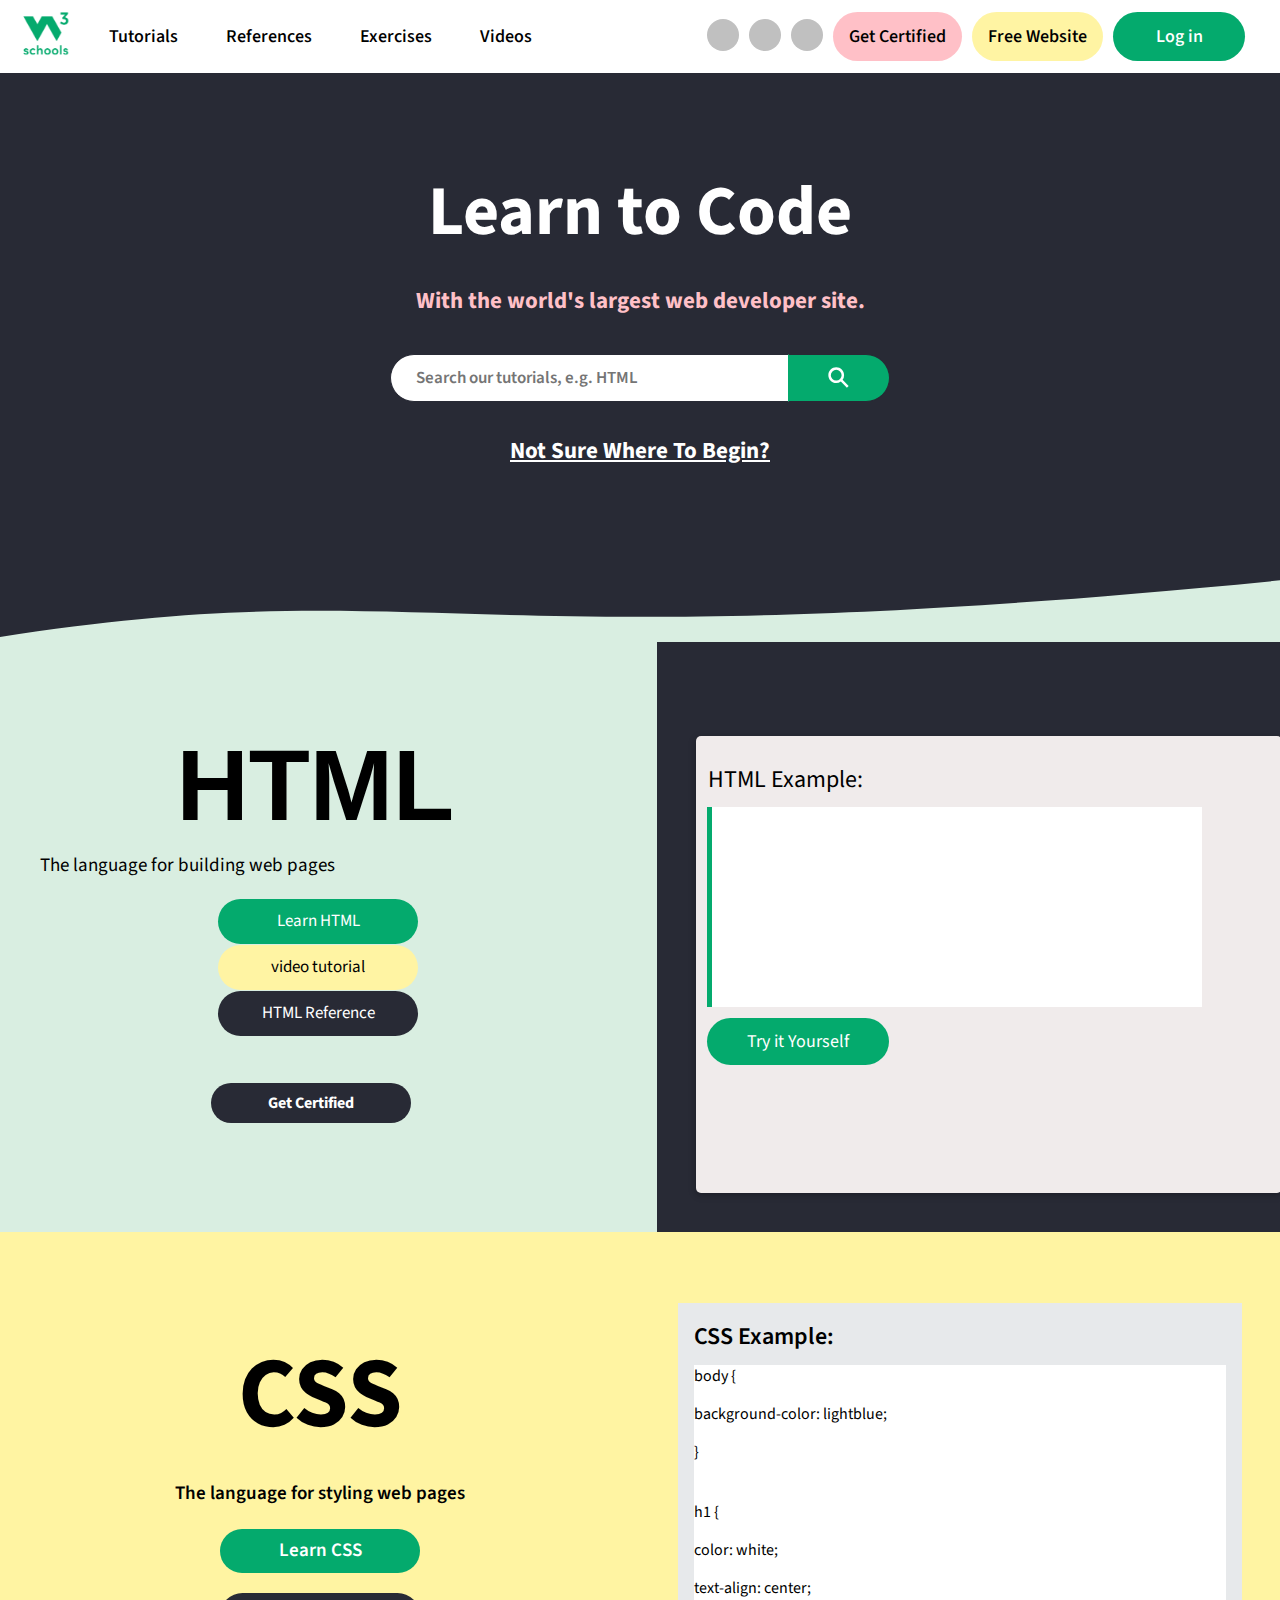
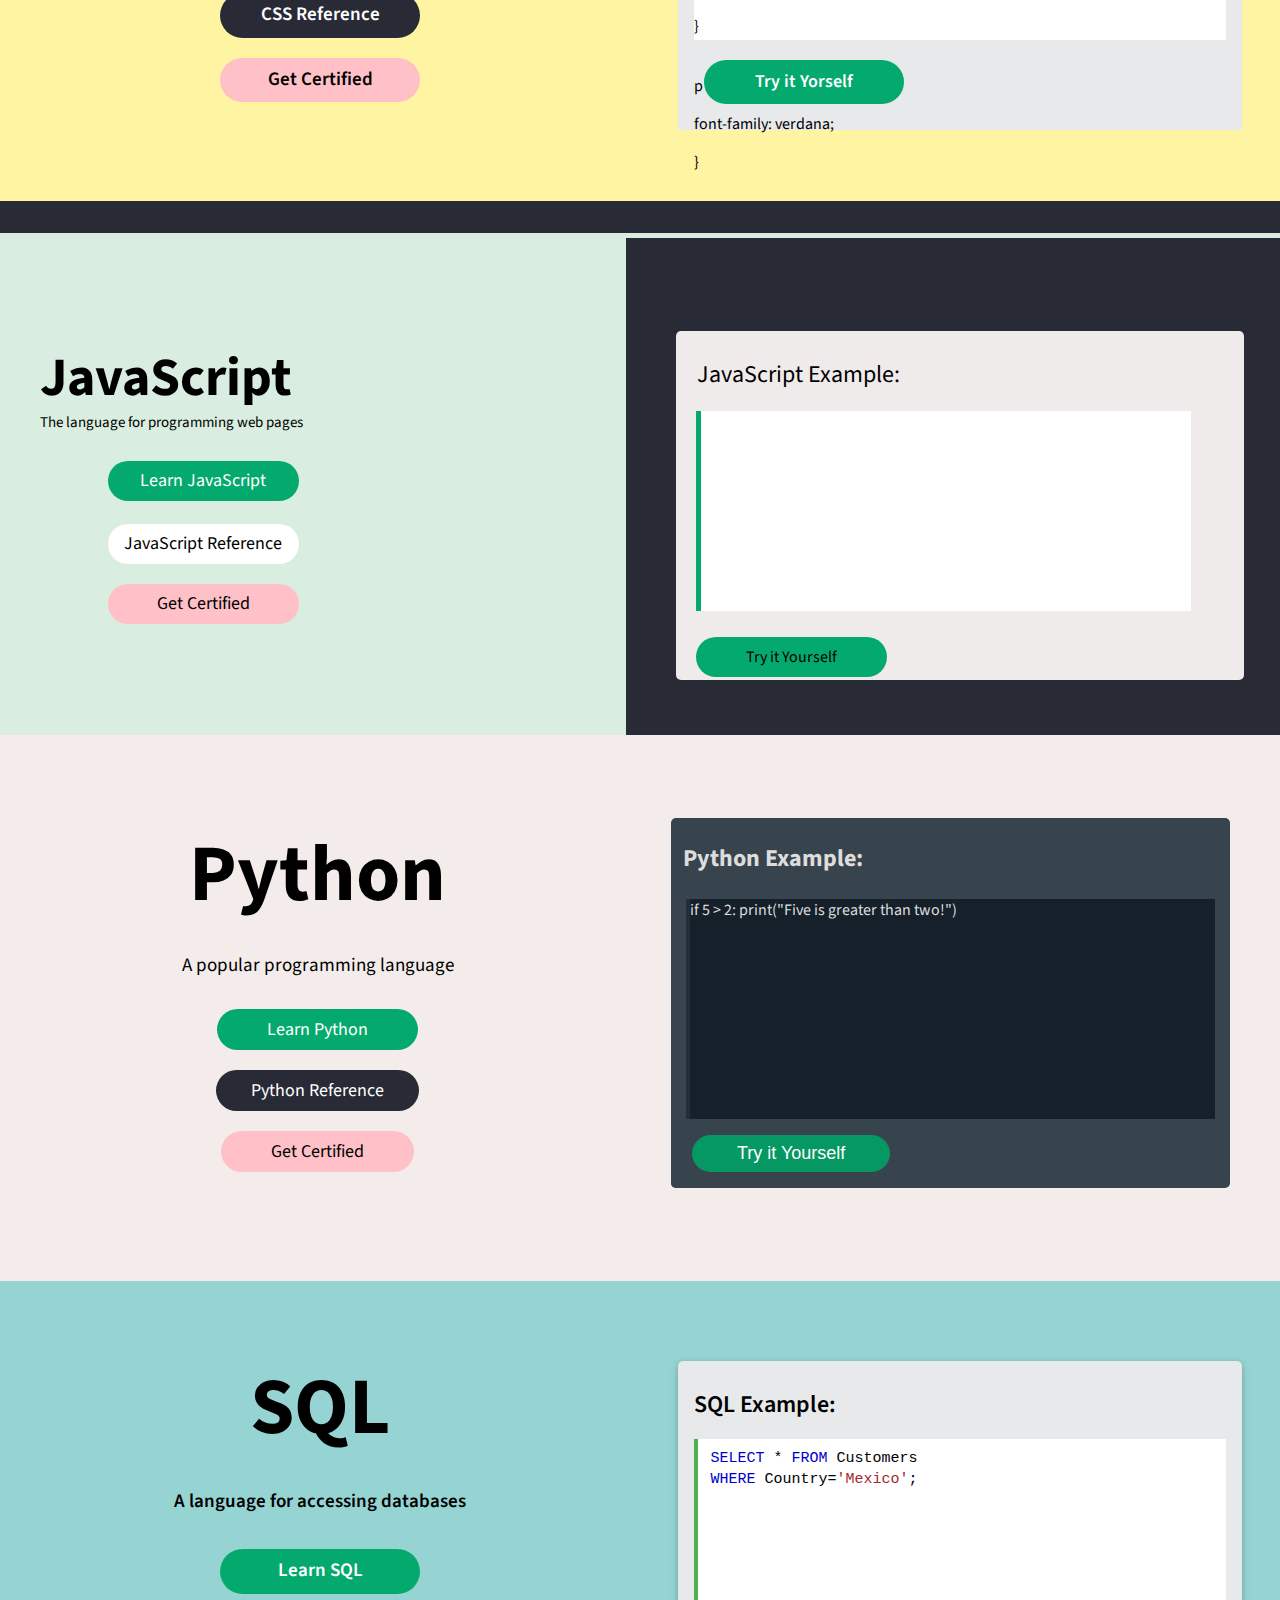
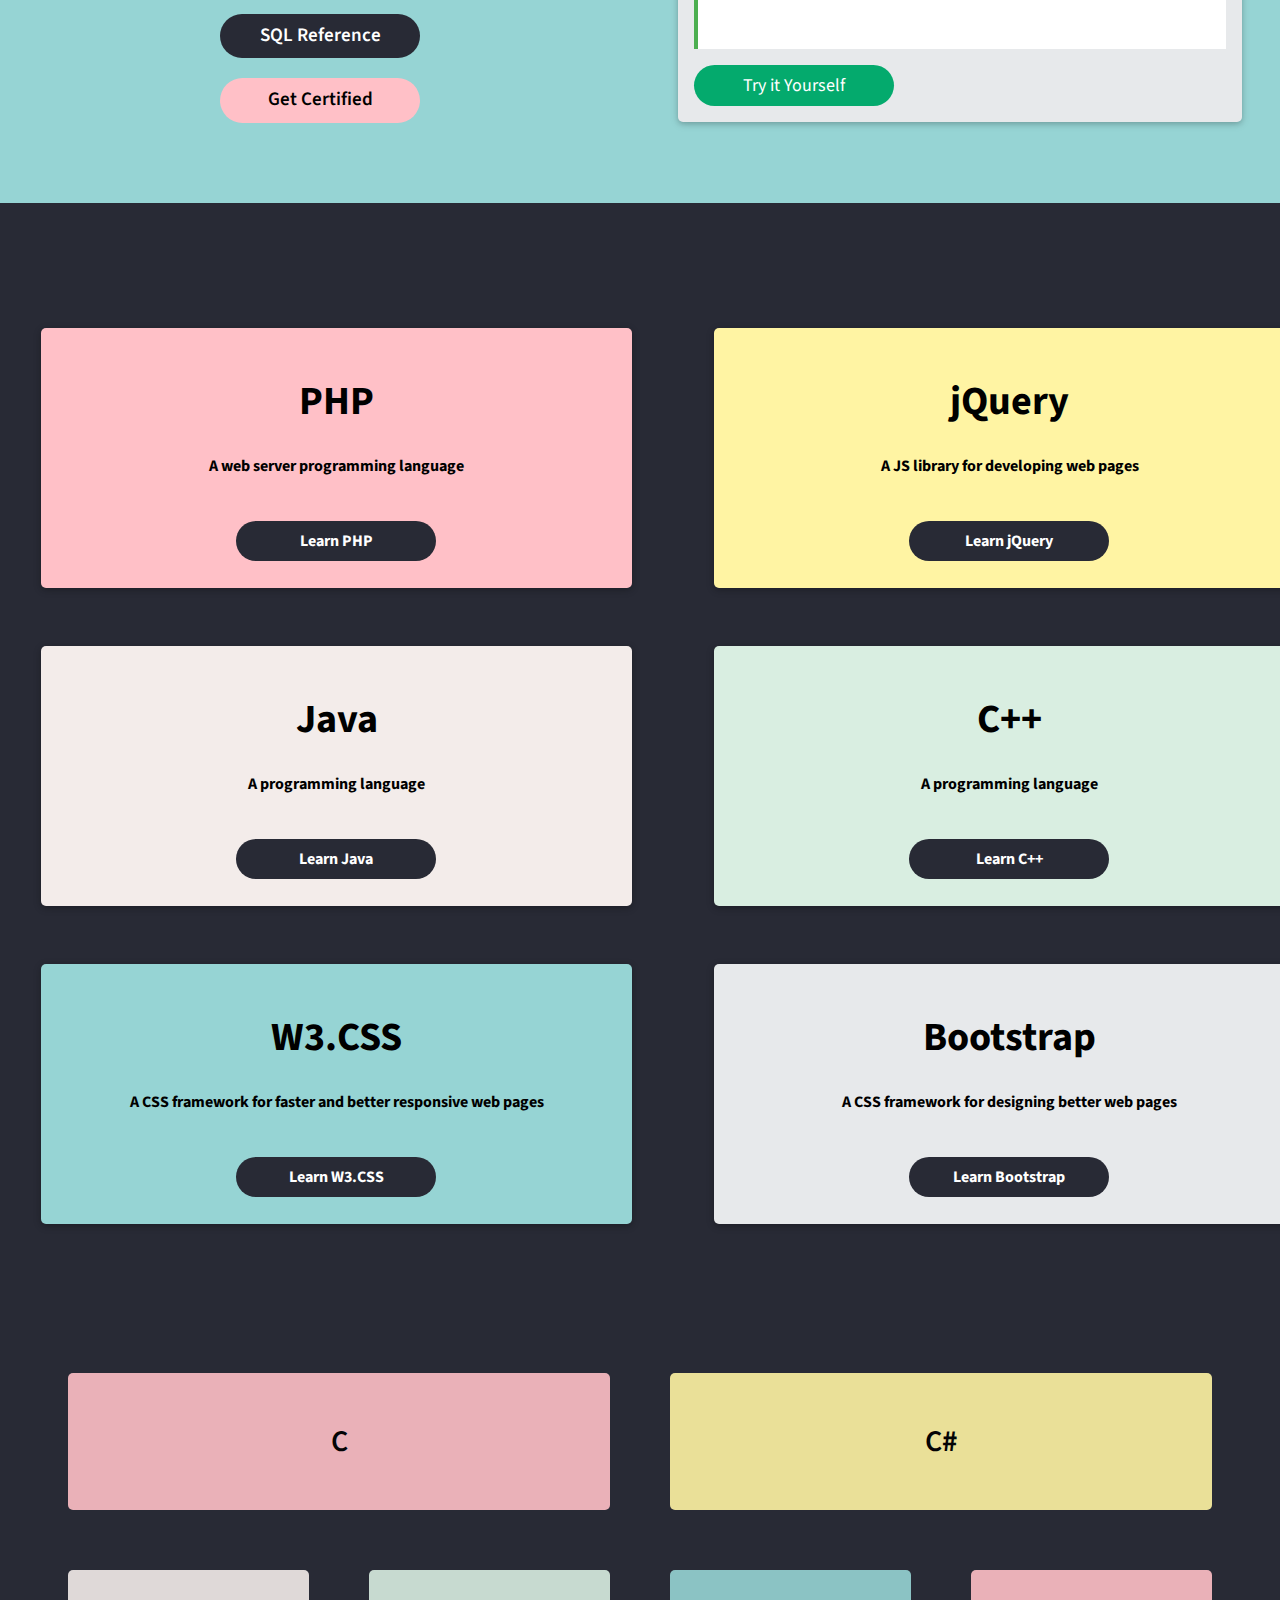
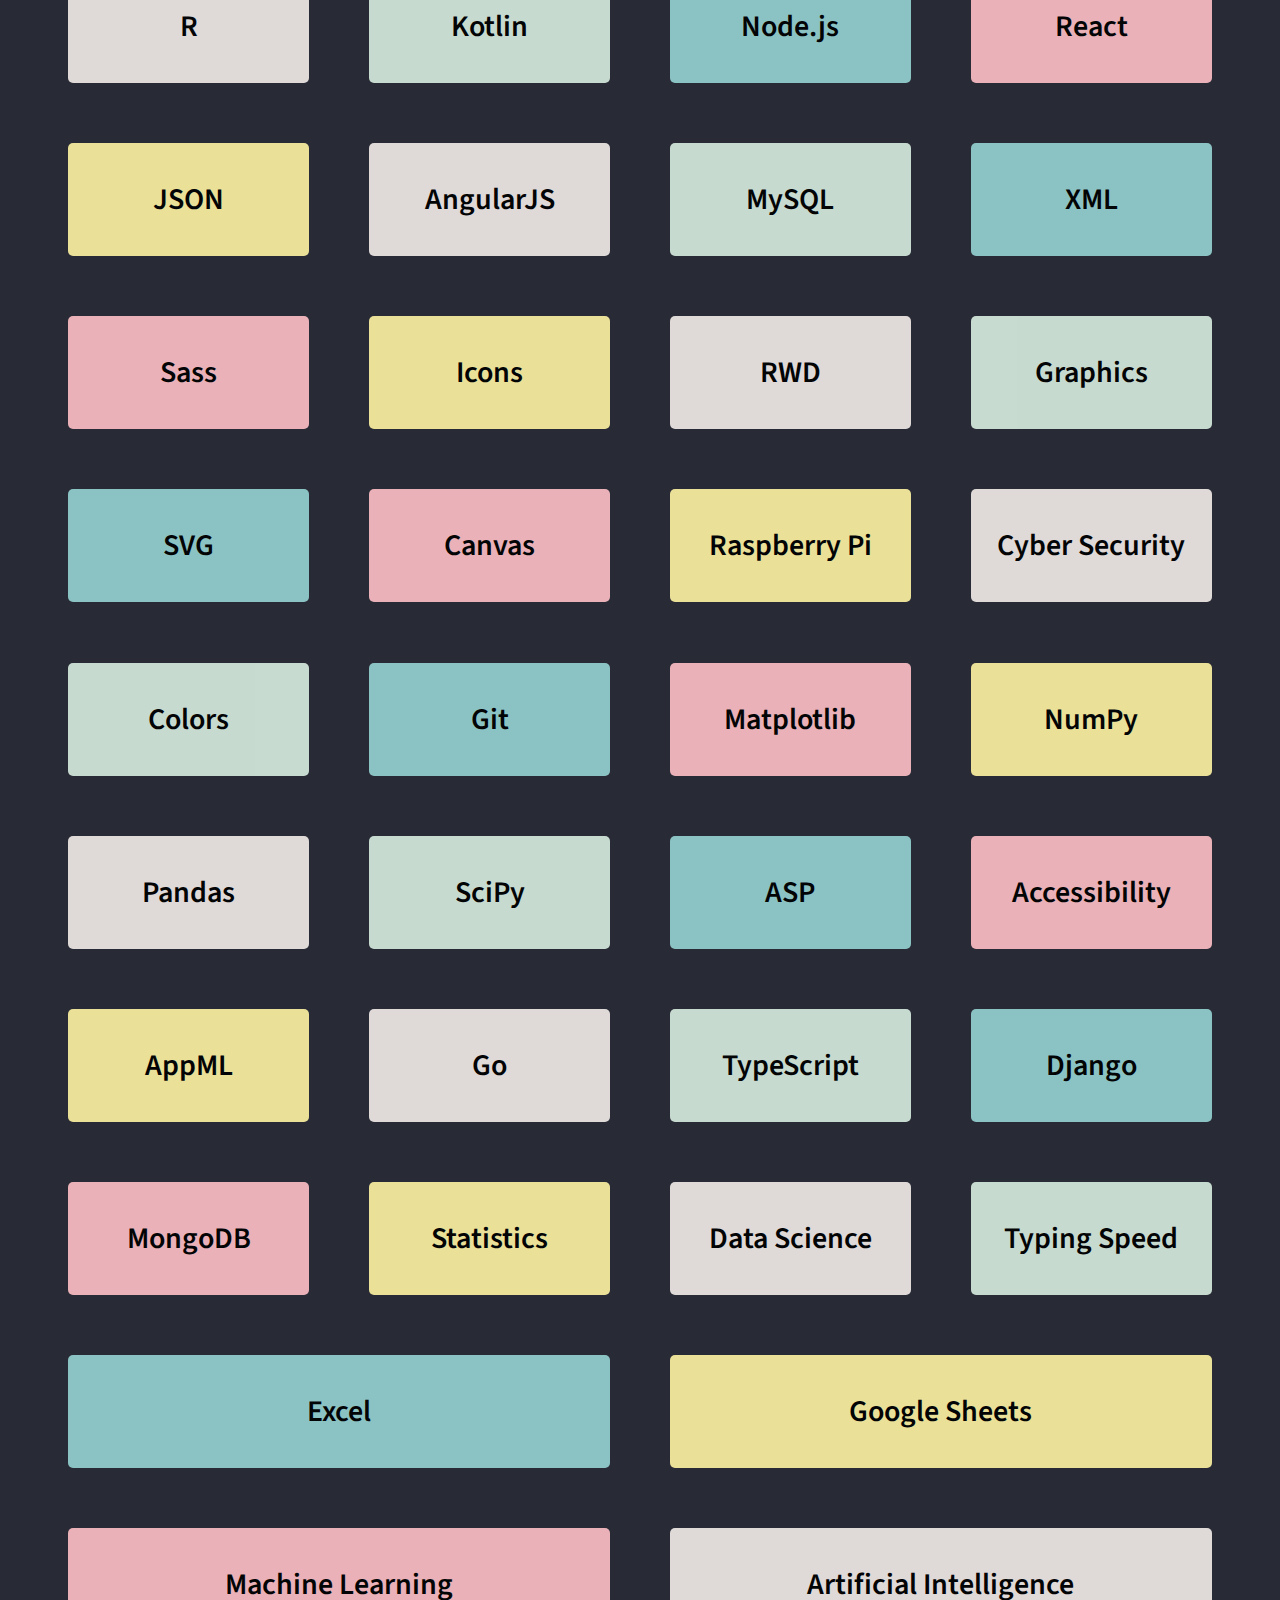
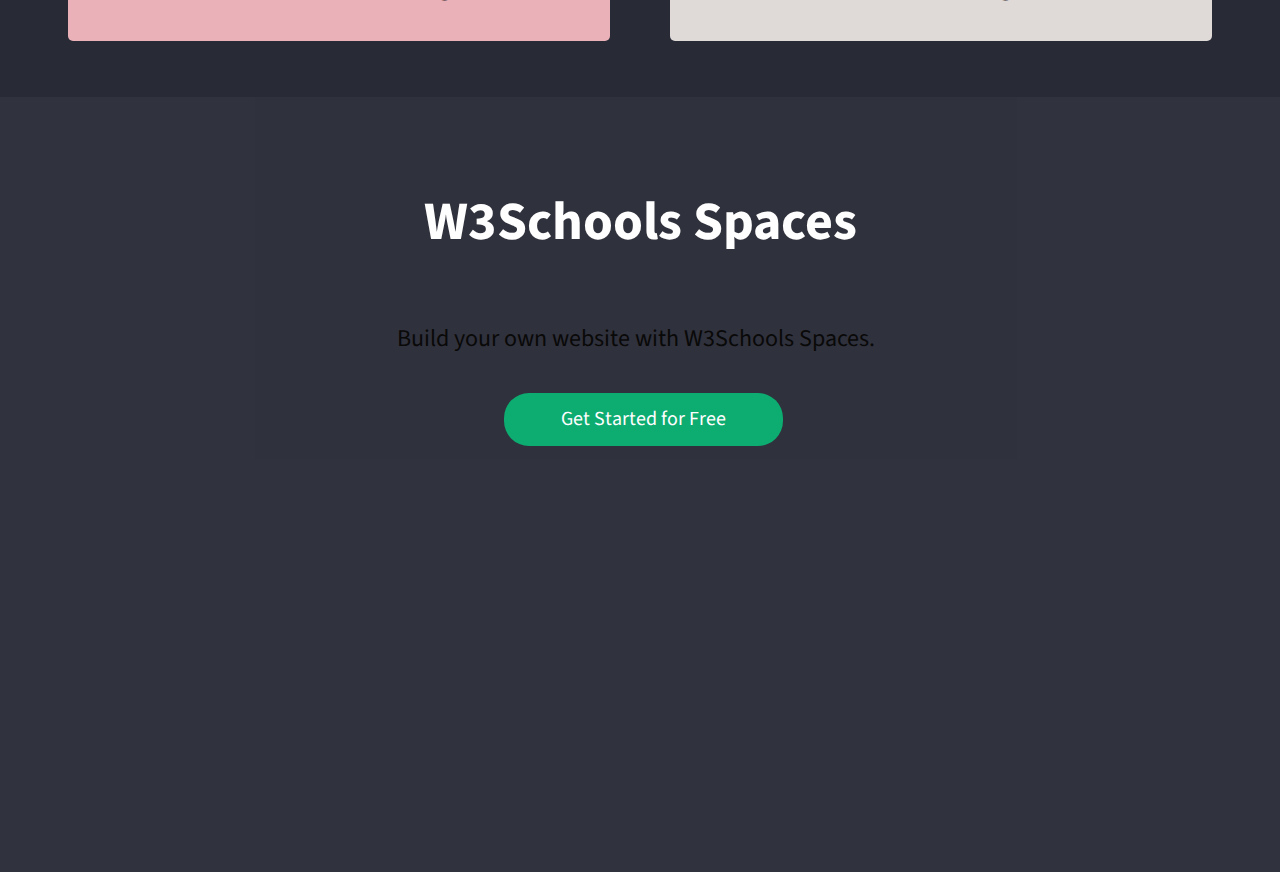
==== index.html @ 551642dc "Merge pull request #15 from lapc002/block6" ====
<!DOCTYPE html>
<html lang="en">
<head>
  <meta charset="UTF-8" />
  <meta http-equiv="X-UA-Compatible" content="IE=edge" />
  <meta name="viewport" content="width=device-width, initial-scale=1.0" />
  <title>w3 school</title>
  <link href="https://fonts.googleapis.com/css2?family=Source+Sans+Pro:ital,wght@0,200;0,300;0,400;0,600;0,700;0,900;1,200;1,300;1,400;1,600;1,700;1,900&display=swap" rel="stylesheet" />
  <link rel="icon" href="./assets/images/favicon.ico">
  <link href="https://fonts.googleapis.com/css2?family=Inconsolata:wght@200;300;400;500;600;700;800;900&display=swap" rel="stylesheet">

  <link rel="stylesheet" href="style.css" />
  <link rel="stylesheet" href="./HW3 block1/block1.css" />
  <link rel="stylesheet" href="./block2/block-2.css" />
  <link rel="stylesheet" href="./block3.css">
  <link rel="stylesheet" href="./block4/website.css" />
  <link rel="stylesheet" href="./block5/block5.css" />
  <link rel="stylesheet" href="./HW3 block6/block6.css" />
  <link rel="stylesheet" href="./block7/block-7.css" />
  <link rel="stylesheet" href="./block8/block8.css">
  <link rel="stylesheet" href="./block9/website2.css" />
  <link rel="stylesheet" href="./block10/block10.css" />
</head>

 <body style="margin: 0;">
    <!--block 1 start-->
<section class="header-wraooer">
  <div class="header-w3">
    <div class="tkk">
      <a href="https://www.w3schools.com/" class="logo">
        <img src="./img/logo-pic-white.png" width="50px" height="50px" alt="logo">
      </a>
      <a href="#1" class="tutorials w3">Tutorials</a>
      <a href="#1" class="referens w3">References</a>
      <a href="#1" class="exercises w3">Exercises</a>
      <a href="https://www.w3schools.com/videos/index.php" class="videos w3">Videos</a>
    </div>
    <div class="tkk">
      <a href="#1" class="dark-mode w3h"></a>
      <a href="#1" class="translate w3h"></a>
      <a href="#1" class="search w3h"></a>
      <a href="https://www.w3schools.com/pro/index.php" class="pro w3h">Pro</a>
      <a href="https://campus.w3schools.com/collections/course-catalog" class="certified w3h">Get Certified</a>
      <a href="https://www.w3schools.com/spaces/" class="free-website w3h">Free Website</a>
      <a href="https://profile.w3schools.com/log-in?redirect_url=https%3A%2F%2Fmy-learning.w3schools.com" class="log-in w3h">Log in</a>
    </div>
  </div>
</section>
    <!--block 1 end-->
  <!--block-2-->
  <div class="ws-black w3-center">
    <div class="learntocodecontent">
      <h1 class="learntocodeh1">Learn to Code</h1>
      <div class="learntocodeh3">
        <span>With the world's largest web developer site.</span>
      </div>
      <br />
      <form class="example" action="/action_page.php" style="margin: auto; max-width: 500px">
        <input type="text" placeholder="Search our tutorials, e.g. HTML" id="search2" autocomplete="off" onkeydown="key_pressed_in_search(event)" oninput="find_search_results(this)" onfocus="find_search_results(this)" />
        <button type="button" id="learntocode_searchbtn" onclick="click_learntocode_search_btn()">
          <svg xmlns="http://www.w3.org/2000/svg" width="25" height="25" viewBox="0 0 512 512" id="IconChangeColor"><title>ionicons-v5-f</title><path d="M464,428,339.92,303.9a160.48,160.48,0,0,0,30.72-94.58C370.64,120.37,298.27,48,209.32,48S48,120.37,48,209.32s72.37,161.32,161.32,161.32a160.48,160.48,0,0,0,94.58-30.72L428,464ZM209.32,319.69A110.38,110.38,0,1,1,319.69,209.32,110.5,110.5,0,0,1,209.32,319.69Z" id="mainIconPathAttribute" fill="#ffffff"></path></svg>
        </button>
        <div id="listofsearchresults">/></div>
      </form>
      <div class="h4-title">
        <span href="where_to_start.asp">Not Sure Where To Begin?</span>
      </div>
      
    </div>
  </div>
  <svg style="background-color: #d9eee1" width="100%" height="70" viewBox="0 0 100 100" preserveAspectRatio="none">
    <path id="wavepath" d="M0,0  L110,0C35,150 35,0 0,100z" fill="#282A35"></path>
  </svg>
  <!--block 3-->
  <div class="block3-conteiner">
    <div class="contant">
      <div class="box1">
        <h2 class="html-title">HTML</h2>
        <p class="html-text">The language for building web pages</p>
        <div class="button_box">
          <a href="/html/default.asp" class="block3-button_1">Learn HTML</a>
          <a href="https://www.w3schools.com/videos/index.php" class="block3-button_2">video tutorial</a>
          <a href="/tags/default.asp" class="block3-button_3">HTML Reference</a>
          <a href="https://shop.w3schools.com/collections/certifications/products/html-certificate" class="button_4">Get Certified</a>
        </div>
      </div>
      <div class="box2">
        <div class="board">
          <h3>HTML Example:</h3>
          <div class="window"></div>
          <br>
          <a href="/html/tryit.asp?filename=tryhtml_default_default" class="button_board">Try it Yourself</a>
        </div>
      </div>
      <div>
      </div>
    </div>
  </div>
  <!-- block 4 -->
  <div class="w3-content-yellow-a">
    <div class="block1-yellow-a">
      <div class="bl1-info">CSS</div>
      <div class="bl1-info2">The language for styling web pages</div>
      <a href="">
        <button class="bl1-info3 green-button-a">Learn CSS</button>
      </a>
      <a href="">
        <button class="bl1-info4 black-button-a">CSS Reference</button>
      </a>
      <a href="">
        <button class="bl1-info5 pink-button-a">Get Certified</button>
      </a>
    </div>
    <div class="block2-yellow-a">
      <div class="bl2-gen">
        <div class="bl2-text">CSS Example:</div>
        <div class="bl2-2parts">
          <div class="green-line"></div>
          <div class="bl2-img"><span class="bordo"> body </span> {
            <p> <span class="red">background-color</span>: <span class="blue">lightblue;</span>
            <p>}</p>
            <br>
            <span class="bordo">h1</span> {
            <p><span class="red">color</span>: <span class="blue">white</span>;</p>
            <p><span class="red">text-align</span>: <span class="blue">center</span>;</p>
            <p> }</p>
            <br>
            p {
            <p><span class="red">font-family</span>: <span class="blue">verdana</span>;</p>
            }</p>
          </div>
        </div>
        <!-- <img src="./imgs/img1.png" alt="image"> -->
        <div class="bl2-but-bg">
          <a href="">
            <button class="bl2-but green-button-a">Try it Yorself</button>
          </a>
        </div>
      </div>
    </div>
  </div>
  <!--block5-->
  <div class="container3">
    <div class="contant">
      <div class="box1">
        <h1>JavaScript</h1>
        <p>The language for programming web pages</p>
        <div class="button1">Learn JavaScript</div>
        <div class="button2">JavaScript Reference</div>
        <div class="button3">Get Certified</div>

      </div>
      <div class="box2">
        <div class="tab">
          <h3>JavaScript Example:</h3>
          <div class="window">
            <div class="img">
              <img src="aa.jpeg" alt="" />
            </div>
            <div class="line"></div>
          </div>

          <div class="button4">Try it Yourself</div>
        </div>
      </div>
    </div>
<!--block 6 start-->

<section class="python-wrapper__section">
  <div class="python-wrapper" style="max-width: 1400px;">
    <div class="python-content" style="padding: 3%;">
      <h2 class="python-h2" style="font-weight: 700;">Python</h2>
      <div class="random-text" style="font-size: 19px">A popular programming language</div>
      <a href="https://www.w3schools.com/python/default.asp" class="learn-python python_b6 python-items">Learn Python</a>
      <a href="https://www.w3schools.com/python/python_reference.asp" class="python-reference python-items">Python Reference</a>
      <a href="https://campus.w3schools.com/collections/certifications/products/python-certificate" target="_blank" class="python-certified python-items">Get Certified</a>
    </div>
    <div class="py-ex">
      <h2 class="p-ex">Python Example:</h2>
      <div class="p-block">if 5 > 2:
        print("Five is greater than two!")</div>
      <button class="button-tryit">
        <a href="https://www.w3schools.com/python/trypython.asp?filename=demo_indentation" class="tryit"> Try it Yourself</a>
    </button>
    </div>
  </div>
</section>

<!--block 6 end-->
    <!--block 7-->
    <div class="w3-content-turquoise-a">
      <div class="block1-turquoise-a">
        <div class="bll1-info"> SQL</div>
          <div class="bll1-info2">A language for accessing databases</div>
          <a href="/sql/default.asp"class="bl1-info3 green-button-a">Learn SQL</a>
          <a href="/sql/sql_ref_keywords.asp"class="bl1-info4 black-button-a">SQL Reference</a>
          <a href="https://shop.w3schools.com/collections/certifications/products/sql-certificate"
            class="bl1-info5 pink-button-a">Get Certified</a>
        </div>
        <div class="block2-turquoise-a">
          <div class="bll2-gen">
            <div class="bll2-text">SQL Example:</div>
            <div
              class="w3-code sqlHigh notranslate green-border"
              style="height: 210px"
            >
              <span class="sqlcolor" style="color: black">
                <span class="sqlnumbercolor"> </span>
                <span class="sqlkeywordcolor" style="color: mediumblue"
                  >SELECT</span
                >
                *
                <span class="sqlkeywordcolor" style="color: mediumblue"
                  >FROM</span
                >
                Customers<br /><span class="sqlnumbercolor"> </span>
                <span class="sqlkeywordcolor" style="color: mediumblue"
                  >WHERE</span
                >
                Country=<span class="sqlstringcolor" style="color: brown"
                  >'Mexico'</span
                >;<span class="sqlnumbercolor"> </span>
              </span>
            </div>
            <a
              href="/sql/trysql.asp?filename=trysql_select_where"
              target="_blank"
              class="w3-button tryit-button"
              >Try it Yourself</a
            >
          </div>
        </div>
      </div>
    </div>
  </div>
  <!--block 8-->
  <div class="conteiner1">
    <div class="box_out1">
      <div class="box_1">
        <h2 class="h2_1">PHP</h2>
        <h5 class="h5_1">A web server programming language</h5>
        <div class="button_1">Learn PHP</div>
      </div>
    </div>
    <div class="box_out2">
      <div class="box_2">
        <h2 class="h2_2">jQuery</h2>
        <h5 class="h5_2">A JS library for developing web pages</h5>
        <div class="button_2">Learn jQuery</div>
      </div>
    </div>
    <div class="box_out3">
      <div class="box_3">
        <h2 class="h2_3">Java</h2>
        <h5 class="h5_3">A programming language</h5>
        <div class="button_3">Learn Java</div>
      </div>
    </div>
    <div class="box_out4">
      <div class="box_4">
        <h2 class="h2_4">C++</h2>
        <h5 class="h5_4">A programming language</h5>
        <div class="button_4">Learn C++</div>
      </div>
    </div>
    <div class="box_out5">
      <div class="box_5">
        <h2 class="h2_5">W3.CSS</h2>
        <h5 class="h5_5">A CSS framework for faster and better responsive web pages</h5>
        <div class="button_5">Learn W3.CSS</div>
      </div>
    </div>
    <div class="box_out6">
      <div class="box_6">
        <h2 class="h2_6">Bootstrap</h2>
        <h5 class="h5_6">A CSS framework for designing better web pages</h5>
        <div class="button_6">Learn Bootstrap</div>
      </div>
    </div>
  </div>
  <!-- block 9 -->
  <div class="block9-black">
    <div class="block9-container">
      <a href="https://www.w3schools.com/c/index.php" class="button-item item-size3 item-color-pink">C</a>
      <a href="https://www.w3schools.com/cs/index.php" class="button-item item-size3 item-color-yellow">C#</a>
      <a href="https://www.w3schools.com/cs/index.php" class="button-item item-size2 item-color-grey">R</a>
      <a href="https://www.w3schools.com/cs/index.php" class="button-item item-size2 item-color-green">Kotlin</a>
      <a href="https://www.w3schools.com/cs/index.php" class="button-item item-size2 item-color-blue">Node.js</a>
      <a href="https://www.w3schools.com/cs/index.php" class="button-item item-size2 item-color-pink">React</a>
      <a href="https://www.w3schools.com/cs/index.php" class="button-item item-size2 item-color-yellow">JSON</a>
      <a href="https://www.w3schools.com/cs/index.php" class="button-item item-size2 item-color-grey">AngularJS</a>
      <a href="https://www.w3schools.com/cs/index.php" class="button-item item-size2 item-color-green">MySQL</a>
      <a href="https://www.w3schools.com/cs/index.php" class="button-item item-size2 item-color-blue">XML</a>
      <a href="https://www.w3schools.com/cs/index.php" class="button-item item-size2 item-color-pink">Sass</a>
      <a href="https://www.w3schools.com/cs/index.php" class="button-item item-size2 item-color-yellow">Icons</a>
      <a href="https://www.w3schools.com/cs/index.php" class="button-item item-size2 item-color-grey">RWD</a>
      <a href="https://www.w3schools.com/cs/index.php" class="button-item item-size2 item-color-green">Graphics</a>
      <a href="https://www.w3schools.com/cs/index.php" class="button-item item-size2 item-color-blue">SVG</a>
      <a href="https://www.w3schools.com/cs/index.php" class="button-item item-size2 item-color-pink">Canvas</a>
      <a href="https://www.w3schools.com/cs/index.php" class="button-item item-size2 item-color-yellow">Raspberry Pi</a>
      <a href="https://www.w3schools.com/cs/index.php" class="button-item item-size2 item-color-grey">Cyber Security</a>
      <a href="https://www.w3schools.com/cs/index.php" class="button-item item-size2 item-color-green">Colors</a>
      <a href="https://www.w3schools.com/cs/index.php" class="button-item item-size2 item-color-blue">Git</a>
      <a href="https://www.w3schools.com/cs/index.php" class="button-item item-size2 item-color-pink">Matplotlib</a>
      <a href="https://www.w3schools.com/cs/index.php" class="button-item item-size2 item-color-yellow">NumPy</a>
      <a href="https://www.w3schools.com/cs/index.php" class="button-item item-size2 item-color-grey">Pandas</a>
      <a href="https://www.w3schools.com/cs/index.php" class="button-item item-size2 item-color-green">SciPy</a>
      <a href="https://www.w3schools.com/cs/index.php" class="button-item item-size2 item-color-blue">ASP</a>
      <a href="https://www.w3schools.com/cs/index.php" class="button-item item-size2 item-color-pink">Accessibility</a>
      <a href="https://www.w3schools.com/cs/index.php" class="button-item item-size2 item-color-yellow">AppML</a>
      <a href="https://www.w3schools.com/cs/index.php" class="button-item item-size2 item-color-grey">Go</a>
      <a href="https://www.w3schools.com/cs/index.php" class="button-item item-size2 item-color-green">TypeScript</a>
      <a href="https://www.w3schools.com/cs/index.php" class="button-item item-size2 item-color-blue">Django</a>
      <a href="https://www.w3schools.com/cs/index.php" class="button-item item-size2 item-color-pink">MongoDB</a>
      <a href="https://www.w3schools.com/cs/index.php" class="button-item item-size2 item-color-yellow">Statistics</a>
      <a href="https://www.w3schools.com/cs/index.php" class="button-item item-size2 item-color-grey">Data Science</a>
      <a href="https://www.w3schools.com/cs/index.php" class="button-item item-size2 item-color-green">Typing Speed</a>
      <a href="https://www.w3schools.com/cs/index.php" class="button-item item-size1 item-color-blue">Excel</a>
      <a href="https://www.w3schools.com/cs/index.php" class="button-item item-size1 item-color-yellow">Google Sheets</a>
      <a href="https://www.w3schools.com/cs/index.php" class="button-item item-size1 item-color-pink">Machine Learning</a>
      <a href="https://www.w3schools.com/cs/index.php" class="button-item item-size1 item-color-grey">Artificial Intelligence</a>
    </div>
  </div>
  <!--block10-->
  <div class="w3schools_spaces">
    <div class="content">
      <h1>W3Schools Spaces</h1>
      <h3>Build your own website with W3Schools Spaces.</h3>
      <br>
      <div class="button">Get Started for Free</div>
      <br>
      <div class="img">
        <img src="https://www.w3schools.com/how-spaces-works3.png" alt="">
      </div>
    </div>
  </div>
</body>

</html>
---- HW3 block1/block1.css ----
/* Header style */
.header-w3{
  overflow: visible;
  position: absolute;
  background-color: white;
  color: black;
  font-size: 18px;
  font-family: "Source Sans Pro", sans-serif;
  font-weight: 550;
  width: 100%;
  display: flex;
  justify-content: space-between;
  align-items: center;
}

.w3{
  color: black;
  text-decoration: none;
  float: left;
  text-align: center;
  padding: 24px 24px 24px 24px;
}

.w3:hover, .w3:focus, .w3:active{
  background-color: #059862;
  color: white;
}

.w3h{
  width: auto;
  text-decoration: none;
  color: white;
  float: left;
  margin: 5px 5px;
  padding: 20px 20px;
}

.logo{
  padding-top: 10px;
  margin-left: 20px;
  margin-right: 15px;
  float: left;
}

.logo:hover, .logo:focus, .logo:active{
  opacity: .75;
}

.tkk{
  text-align: center;
}


@media screen and (max-width: 860px) {
  .tutorials{
    display: none;
  }
}

@media screen and (max-width: 860px) {
  .referens{
    display: none;
  }
}

@media screen and (max-width: 860px) {
  .exercises{
    display: none;
  }
}

@media screen and (max-width: 1200px) {
  .videos{
    display: none;
  }
}

.dark-mode{
  width: 20px;
  height: 20px;
  background-color: silver;
  text-align: center;
  margin-top: 12px;
  padding: 6px 6px;
  border-radius: 50px;
}

.dark-mode:hover, .dark-mode:focus, .dark-mode:active{
  opacity: .75;
}

.translate{
  width: 20px;
  height: 20px;
  margin-top: 12px;
  background-color: silver;
  text-align: center;
  padding: 6px 6px;
  border-radius: 50px;
}

.translate:hover, .translate:focus, .translate:active{
  opacity: .75;
}

.search{
  width: 20px;
  height: 20px;
  margin-top: 12px;
  background-color: silver;
  text-align: center;
  padding: 6px 6px;
  border-radius: 50px;
}

.search:hover, .search:focus, .search:active{
  opacity: .75;
}

.pro{
  margin-left: 5px;
  padding: 12px 16px;
  text-align: center;
  border-radius: 25px;
  background-color: white;
  color: black;
}

@media screen and (max-width: 1300px) {
  .pro{
    display: none;
  }
}

.pro:hover, .pro:focus, .pro:active{
  opacity: .4;
}

.certified{
  background-color: #FFC0C7!important;
  color: black;
  width: auto;
  padding: 12px 16px;
  text-align: center;
  border-radius: 25px;
}

@media screen and (max-width: 1200px) {
  .certified{
    display: none;
  }
}

.certified:hover, .certified:focus, .certified:active{
  opacity: .75;
}

.free-website{  
  width: auto; 
  background-color: #FFF4A3!important;
  color: black!important;
  padding: 12px 16px;
  text-align: center;
  border-radius: 25px;
}

@media screen and (max-width: 950px) {
  .free-website{
    display: none;
  }
}

.free-website:hover, .free-website:focus, .free-website:active{
  opacity: 0.75;
}

.log-in{
  width: 100px;
  margin-right: 35px;
  padding: 12px 16px;
  background-color: #04AA6D;
  color: white;
  text-align: center;
  border-radius: 25px;
  font-size: 18px;
}

.log-in:hover, .log-in:focus, .log-in:active{
  opacity: .75;
}

/* Header style */
---- block2/block-2.css ----
.ws-black {
  background-color: #282a35;
  color: white;
}

.w3-center {
  text-align: center;
}

.ws-black,
.w3-center {
  background-color: #282a35;
  text-align: center;
  padding-top: 160px;
  padding-bottom: 90px;
}

.w3-content,
.learntocodecontent {
  box-sizing: border-box;
  padding-left: 90px;
  padding-right: 90px;
  color: white;
  display: block;
  margin-left: auto;
  margin-right: auto;
  max-width: 1400px;
}

.learntocodeh1 {
  font-size: 70px;
  font-weight: 700;
  margin-top: 40px!;
}

.learntocodeh3 {
  color: #ffc0c7;
  font-weight: 700;
  font-size: 23px;
  margin-top: 42px;
  margin-bottom: 15px;
}

form.example {
  position: relative;
  box-sizing: border-box;
  display: flex;
  margin: auto;
  height: 48px;
  max-width: 500px;
  margin-left: auto;
  margin-right: auto;
  line-height: 1.5;
}

form.example input[type="text"] {
  padding: 10px;
  font-size: 17px;
  font-weight: 600;
  border: 1px solid #282a35;
  border-radius: 25px;
  float: left;
  width: 85%;
  padding-left: 25px;
  background: white;
  border-top-right-radius: 0;
  border-bottom-right-radius: 0;
  border-right: 1px solid #04aa6d;
  outline: 0;
  font-family: "Source Sans Pro", sans-serif;
}

form.example button {
  border-radius: 25px;
  float: left;
  width: 23%;
  padding: 10px;
  background: #04aa6d;
  color: white;
  font-size: 17px;
  border: 1px solid #282a35;
  border-left: none;
  cursor: pointer;
  border-top-left-radius: 0;
  border-bottom-left-radius: 0;
}

form.example button:hover {
  background: #059862;
}

#listofsearchresults {
  display: none;

  color: #000;
  width: 80%;
}

h1 {
  margin: 2px 0 -20px 0;
}

h3 {
  display: block;
  font-size: 1.17em;
  margin-block-start: 1em;
  margin-block-end: 1em;
  margin-inline-start: 0px;
  margin-inline-end: 0px;
  font-weight: bold;
}

.fa {
  display: inline-block;
  font: normal normal normal 14px/1 fontawesome;
  text-rendering: auto;
  -webkit-font-smoothing: antialiased;
  transform: translate(0, 0);
  font-size: 20px;
}

.h4-title {
  background-color: transparent;
  color: white;
  font-size: 23px;
  font-weight: 700;
  margin-top: 32px;
  margin-bottom: 10px;
  text-decoration: underline;
}

.h4-title:hover,
.h4-title:active {
  color: #059862;
}
---- block3.css ----
h2.html-title {
  font-family: "Segoe UI", Arial, sans-serif;
  font-size: 100px;
  font-weight: 700;
  margin: 10px 6px -27px 0px;
  text-align: center;
  background-color: #d9eee1;
  color: black;
  display: block;
  line-height: 1.5;
}

.html-text {
  font-size: 19px;
}

.block3-container {
  width: 1400px;
  background-color: #d9eee1;
  color: rgb(0, 0, 0);
  padding-top: 32px;
  padding-bottom: 32px;
}

.contant {
  width: 1400px;
  display: flex;
  align-items: center;
  justify-content: space-around;
  background-color: #d9eee1;
  color: rgb(0, 0, 0);
}

.box1 {
  position: static;
  padding-left: 22px;
  padding-top: 0px;
  padding-top: 2px;
  padding-bottom: 0px;
  width: 49.99999%;
  font-size: 15px;
}
.button_box {
  height: 271px;
  display: flex;
  justify-content: space-around;
  justify-content: center;
  flex-direction: column;
}
.block3-button_1 {
  background-color: #04aa6d;
  color: #ffffff;
  font-size: 17px;
  font-family: "Source Sans Pro", sans-serif;
  text-align: center;
  margin: auto;
  display: flex;
  justify-content: center;
  align-items: center;
  width: 200px;
  height: 45px;
  border-radius: 25px;
  text-decoration: none;
}
.block3-button_2 {
  background-color: #fff4a3;
  color: black;
  font-size: 17px;
  font-family: "Source Sans Pro", sans-serif;
  text-align: center;
  margin: auto;
  display: flex;
  justify-content: center;
  align-items: center;
  width: 200px;
  height: 45px;
  border-radius: 25px;
  line-height: 1.5;
  text-decoration: none;
}
.block3-button_3 {
  background-color: #282a35;
  color: white;
  font-size: 17px;
  font-family: "Source Sans Pro", sans-serif;
  text-align: center;
  margin: auto;
  display: flex;
  justify-content: center;
  align-items: center;
  width: 200px;
  height: 45px;
  border-radius: 25px;
  line-height: 1.5;
  text-decoration: none;
}
.button_4 {
  background-color: #ffc0c7;
  color: black;
  font-size: 19px;
  font-family: "Source Sans Pro", sans-serif;
  text-align: center;
  margin: auto;
  display: flex;
  justify-content: center;
  align-items: center;
  width: 200px;
  height: 45px;
  border-radius: 25px;
  line-height: 1.5;
  text-decoration: none;
}
.box2 {
  padding: 3%;
  width: 49.99999%;
  position: relative;
  margin-top: 5px;
  margin-left: 20px;
}
.board {
  height: 451px;
  width: 575px;
  background-color: rgb(240, 235, 235);
  border-radius: 5px;
  align-items: center;
  justify-content: center;
  padding-left: 11px;
  padding-bottom: 6px;
  box-shadow: 0 2px 5px 0 rgb(0 0 0 / 16%), 0 2px 10px 0 rgb(0 0 0 / 12%);
}
.window {
  height: 316px;
  width: 551px;
  background-color: white;
  border-left: 4px solid #4caf50;
}
h3 {
  padding-top: 30px;
  margin: 23px 9px 16px 1px;
  font-family: "Source Sans Pro", sans-serif;
}
.button_board {
  background-color: #04aa6d;
  color: white;
  border-radius: 25px;
  font-size: 18px;
  width: 200px;
  height: 45px;
  padding: 11px 40px;
  text-align: center;
  text-decoration: none;
}
@media (max-width: 992px) {
  .contant {
    display: flex;
    justify-content: flex-start;
  }
}
@media (max-width: 992px) {
  .box2 {
    display: none;
  }
}
---- block4/website.css ----
body {
  margin: 0;
  font-family: "Source Sans Pro", sans-serif;
  display: flex;
  flex-direction: column;
}

.w3-content-yellow-a a {
  text-decoration: none;
}

.w3-content-yellow-a a:hover {
  filter: brightness(0.75);
}

.w3-content-yellow-a * {
  box-sizing: border-box;
}

.w3-content-yellow-a {
  background-color: rgb(255, 244, 162);
  box-sizing: border-box;
  display: flex;
  justify-content: space-around;
  flex-direction: row;
  width: 100%;
  padding: 32px 0;
}

.block1-yellow-a {
  width: 50%;
  display: flex;
  flex-direction: column;
  justify-content: center;
  align-items: center;
  padding: 3%;
}

.bl1-info {
  font-family: "Source Sans Pro", sans-serif;
  font-size: 100px;
  font-weight: 700;
  text-align: center;
  line-height: 150px;
}

.bl1-info2 {
  font-family: "Source Sans Pro", sans-serif;
  font-size: 19px;
  text-align: center;
  line-height: 28.5px;
  font-weight: 600;
  margin: 10px 0;
}

.bl1-info3 {
  font-family: "Source Sans Pro", sans-serif;
  font-size: 19px;
  text-align: center;
  line-height: 28.5px;
  color: white;
  padding: 8px 16px;
  margin: 10px;
  font-weight: 600;
}

.bl1-info4 {
  font-family: "Source Sans Pro", sans-serif;
  font-size: 19px;
  text-align: center;
  line-height: 28.5px;
  color: white;
  padding: 8px 16px;
  margin: 10px;
  font-weight: 600;
}

.bl1-info5 {
  font-family: "Source Sans Pro", sans-serif;
  font-size: 19px;
  text-align: center;
  line-height: 28.5px;
  padding: 8px 16px;
  margin: 10px;
  font-weight: 600;
}

.green-button-a {
  background-color: rgb(4, 170, 109);
  border-radius: 25px;
  width: 200px;
  border: 0px;
}

.green-button-a a {
  color: white;
  text-decoration: none;
  cursor: pointer;
  overflow: hidden;
}

.black-button-a {
  background-color: #282a35;
  border-radius: 28px;
  width: 200px;
  border: 0px;
}

.black-button-a a {
  color: white;
  text-decoration: none;
  cursor: pointer;
  overflow: hidden;
}

.pink-button-a {
  background-color: #FFC0C7;
  border-radius: 28px;
  width: 200px;
  color: black;
  border: 0px;
}

.pink-button-a a {
  color: black;
  text-decoration: none;
  cursor: pointer;
}

.block2-yellow-a {
  background-color: rgb(255, 244, 162);
  width: 50%;
  display: flex;
  justify-content: center;
  flex-direction: column;
  padding: 3%;
}

.bl2-gen {
  background-color: #E7E9EB;
  padding: 16px;

}

.bl2-text {
  font-family: "Source Sans Pro", sans-serif;
  font-size: 24px;
  font-weight: 600;
  line-height: 36px;
  background-color: #E7E9EB;
}

.bl2-img img {
  max-height: 275px;
}

.bl2-img {
  background-color: white;
  width: 100%;
  margin: 10px 0px;
  max-height: 275px;
}

.bl2-but-bg {
  background-color: #E7E9EB;
}

.bl2-but {
  font-family: "Source Sans Pro", sans-serif;
  font-size: 18px;
  text-align: center;
  line-height: 28.5px;
  color: white;
  padding: 8px 16px;
  margin: 10px;
  font-weight: 600;
}

@media (max-width:993px) {
  .w3-content-yellow-a {
    flex-direction: column;
  }

  .block1-yellow-a {
    width: 100%;
  }

  .block2-yellow-a {
    width: 100%;
  }

  .bl2-img img {
    width: auto;
  }
}
---- block5/block5.css ----
.container3 {
  background-color: #282a35;
  color: white;
  padding-top: 32px;
  padding-bottom: 32px;
}
.contant {
  max-width: 1322px;
  display: flex;
  align-items: center;
  justify-content: space-around;
}
.box1 {
  padding: 3%;
  width: 49, 999%;
}
h1 {
  font-weight: 700;
  font-size: 63px;
  margin-bottom: 40px;
  font-family: "Source Sans Pro", sans-serif;
}

.button1 {
  background-color: #04aa6d;
  color: white;
  font-size: 18px;
  margin: 28px 0px 6px 68px;
  display: flex;
  align-items: center;
  justify-content: center;
  width: 191px;
  height: 40px;
  border-radius: 25px;
}

.button2 {
  background-color: white;
  color: black;
  font-size: 18px;
  margin: 23px 0px 6px 68px;
  display: flex;
  align-items: center;
  justify-content: center;
  width: 191px;
  height: 40px;
  border-radius: 25px;
}
.button3 {
  background-color: #ffc0c7;
  color: black;
  font-size: 18px;
  margin: auto;
  display: block;
  width: 191px;
  height: 40px;
  border-radius: 25px;
  display: flex;
  align-items: center;
  justify-content: center;
  margin: 20px 0px 6px 68px;
}
.box2 {
  background-color: #282a35;
}
.tab {
  width: 548px;
  height: 349px;
  background-color: rgb(240, 235, 235);
  border-radius: 5px;
  padding-left: 20px;
  margin: 50px 38px 15px 11px;
}
.window {
  width: 490px;
  height: 200px;
  background-color: white;
  border-left: 5px solid #04aa6d;
}
line {
  height: 230px;
  width: 5px;
  background-color: #04aa6d;
}
h3 {
  color: #000;
  padding-top: 26px;
  padding-left: 0px;
  font-family: "Source Sans Pro", sans-serif;
  font-size: 21px;
}
.img {
  width: 100px;
  height: 300px;
}
.button4 {
  background-color: #04aa6d;
  height: 40px;
  width: 191px;
  border-radius: 25px;
  display: flex;
  align-items: center;
  justify-content: center;
  font-family: "Source Sans Pro", sans-serif;
  margin: 26px 0px 0px 0px;
}
@media (max-width: 995px) {
  .contant {
    display: flex;
    flex-direction: column;
  }
}
@media (max-width: 600px) {
  .tab {
    display: none;
  }
}
.p2 {
  color: #000;
  font-size: 15px;
  text-align: justify;
  padding-top: 10px;
  padding-left: 10px;
  font-weight: 400;
}
---- HW3 block6/block6.css ----
/* Python style */

.python-wrapper__section{
  background-color: #F3ECEA;
  color: black;
  display: flex;
  justify-content: space-around;
  padding-bottom: 45px;
}

.python-wrapper{
  padding-top: 25px;
  padding-bottom: 25px;
  width: 1400px;
  display: flex;
  justify-content: space-around;
  align-items: center;
  background-color: #F3ECEA;
  color: black;
}

.python-content{
  width: 50%;
  display: flex;
  flex-direction: column;
  align-items: center;
}

.python-h2{
  margin-top: 20px;
  margin-bottom: 5px;
  font-size: 80px;
  text-align: center;
  color: black;
  background-color: #F3ECEA;
}

.random-text{
  text-align: center;
  margin-top: 15px;
  margin-bottom: 15px;
}

.python-items{
  margin-top: 20px;
  font-size: 12px;
  display: flex;
  justify-content: center;
  padding: 8px 50px;
}

.learn-python{
  margin-top: 15px;
  background-color: #04AA6D;
  color: white;
  font-size: 18px;
  display: block;
  border-radius: 25px;
  text-decoration: none;
  text-align: center;
}

.learn-python:hover, 
.learn-python:focus, 
.learn-python:active{
  opacity: 0.75;
}

.python-reference{
  background-color: #282A35;
  color: white;
  font-size: 18px;
  display: block;
  border-radius: 25px;
  text-decoration: none;
  text-align: center;
  padding: 8px 35px;
}

.python-reference:hover, 
.python-reference:focus, 
.python-reference:active{
  background-color: black;
  color: white;
}

.python-certified{
  background-color: #FFC0C7;
  color: black;
  font-size: 18px;
  display: block;
  border-radius: 25px;
  text-decoration: none;
  text-align: center;
}

.python-certified:hover, 
.python-certified:focus, 
.python-certified:active{
  opacity: 0.75;
}

.py-ex{
  margin-top: 35px;
  margin-left: 35px;
  margin-right: 50px;
  border-radius: 5px;
  width: 50%;
  background-color: #38444d;
  color: #ddd;
}

.p-ex{
  margin-right: 40px;
  margin-top: 15px;
  margin-bottom: 15px;
  padding: 8px 12px;
}

.p-block{
  margin-left: 15px;
  margin-right: 15px;
  background-color: rgb(21,32,43);
  height: 220px;
  width: auto;
  border-left: 4px solid rgb(40,44,52);
}

.button-tryit{
  background-color: #38444d;
  border: none;
  border-radius: 5px;
}

.tryit{
  display: block;
  margin: 15px 15px;
  color: white;
  background-color: #059862;
  border-radius: 25px;
  text-decoration: none;
  text-align: center;
  padding: 8px 45px;
  font-size: 18px;
}

.tryit:hover, 
.tryit:focus, 
.tryit:active{
  opacity: 0.75;
}

@media screen and (max-width: 992px) {
  .python-wrapper{
    display: flex;
    flex-direction: column;
  }
}

/* Python style */
---- block7/block-7.css ----
.w3-content-turquoise-a a {
  text-decoration: none;
}

.w3-content-turquoise-a * {
  box-sizing: border-box;
}

.w3-content-turquoise-a {
  background-color: #96d4d4;
  box-sizing: border-box;
  display: flex;
  justify-content: space-around;
  flex-direction: row;
  width: 100%;
  padding: 32px 0;
}

.block1-turquoise-a {
  width: 50%;
  display: flex;
  flex-direction: column;
  justify-content: center;
  align-items: center;
  padding: 3%;
}

/*
h1 {
  font-size: 80px;
  margin: 2px 0 -20px 0;
}
*/

.bll1-info {
  font-family: "Source Sans Pro", sans-serif;
  font-size: 80px;
  color: #000;
  font-weight: 700;
  text-align: center;
}

.bll1-info2 {
  font-family: "Source Sans Pro", sans-serif;
  font-size: 19px;
  text-align: center;
  line-height: 28.5px;
  font-weight: 600;
  margin-top: 1.2em;
  margin-bottom: 1.2em;
  color: #000;
}

.green-button-a:hover {
  background-color: #059862;
  color: #fff;
}

.black-button-a:hover {
  background-color: #000;
  color: white;
}

.pink-button-a:hover {
  background-color: #ffb3bb;
  color: black;
}

.block2-turquoise-a {
  background-color: #96d4d4;
  width: 50%;
  display: flex;
  justify-content: center;
  flex-direction: column;
  padding: 3%;
}

.bll2-gen {
  background-color: #e7e9eb;
  padding: 16px;
  box-shadow: 0 2px 5px 0 rgb(0 0 0 / 16%), 0 2px 10px 0 rgb(0 0 0 / 12%);
  border-radius: 5px;
}

.bll2-text {
  font-family: "Source Sans Pro", sans-serif;
  font-size: 24px;
  font-weight: 600;
  line-height: 36px;
  color: #000;
  margin: 10px 0px;
}

.w3-button {
  border: none;
  font: 18px;
  vertical-align: middle;
  overflow: hidden;
  text-decoration: none;
  text-align: center;
  cursor: pointer;
  white-space: nowrap;
}

.w3-col,
.l6 .w3-center p {
  font-size: 19px;
  font-family: "Source Sans Pro", sans-serif;
  line-height: 1.5;
  font-weight: 600;
}

.grey-color {
  background-color: #e7e9eb;
  color: #000;
}

.green-border {
  border-left: 4px solid #04aa6d;
}

.w3-code {
  font-size: 15px;
}

h3 {
  font-size: 24px;
  font-weight: 600;
  margin-top: 10px;
  margin-bottom: 10px;
}

.w3-code {
  margin-top: 16px;
  margin-bottom: 16px;
}

.w3-code {
  width: auto;
  background-color: #fff;
  color: #000;
  padding: 8px 12px;
  border-left: 4px solid #4caf50;
  word-wrap: break-word;
}

.tryit-button {
  background-color: #04aa6d;
  color: white;
  border-radius: 25px;
  font-size: 18px;
  width: 200px;
  display: inline-block;
  padding: 8px 16px;
}

.tryit-button:hover {
  background-color: #059862;
  color: white;
}

.sqlcolor {
  font-family: Consolas, Menlo, "courier new", monospace;
  font-weight: 400;
}

@media (max-width: 993px) {
  .w3-content-turquoise-a {
    flex-direction: column;
  }

  .block1-turquoise-a {
    width: 100%;
  }

  .block2-turquoise-a {
    width: 100%;
  }

  .bl2-2parts {
    width: auto;
  }
}
---- block8/block8.css ----
.conteiner1 {
  background-color: #282a35;
  color: white;
  padding-top: 64px !important;
  padding-bottom: 64px !important;
  display: flex;
  justify-content: normal;
  flex-wrap: wrap;
  width: 1346px;
}
.box_out1,
.box_out2,
.box_out3,
.box_out4,
.box_out5,
.box_out6 {
  padding: 29px 41px;
}
.box_1 {
  color: black;
  background-color: #ffc0c7;
  width: 591px;
  height: 260px;
  border-radius: 5px;
  text-align: center;
  box-shadow: 0 2px 5px 0 rgb(0 0 0 / 16%), 0 2px 10px 0 rgb(0 0 0 / 12%);
  font-family: "Source Sans Pro", sans-serif;
  padding: 24px 24px 24px 24px;
  box-sizing: border-box;
}
.h2_1 {
  font-size: 40px;
  font-weight: 700;
  margin: 21px 0;
}
.h5_1 {
  height: 20px;
  font-size: 16px;
  margin: 25px 0;
}
.button_1 {
  background-color: #282a35;
  color: white;
  font-size: 16px;
  margin: auto;
  width: 200px;
  height: 40px;
  border-radius: 25px;
  font-family: "Source Sans Pro", sans-serif;
  font-weight: 700;
  display: flex;
  align-items: center;
  justify-content: center;
  margin: 46px 171px;
}
.box_2 {
  background-color: #fff4a3;
  color: black;
  width: 591px;
  height: 260px;
  border-radius: 5px;
  text-align: center;
  box-shadow: 0 2px 5px 0 rgb(0 0 0 / 16%), 0 2px 10px 0 rgb(0 0 0 / 12%);
  font-family: "Source Sans Pro", sans-serif;
  padding: 24px 24px 24px 24px;
  box-sizing: border-box;
}
.h2_2 {
  font-size: 40px;
  font-weight: 700;
  margin: 21px 0;
}
.h5_2 {
  height: 20px;
  font-size: 16px;
  margin: 25px 0;
}
.button_2 {
  background-color: #282a35;
  color: white;
  font-size: 16px;
  margin: auto;
  width: 200px;
  height: 40px;
  border-radius: 25px;
  font-family: "Source Sans Pro", sans-serif;
  font-weight: 700;
  display: flex;
  align-items: center;
  justify-content: center;
  margin: 46px 171px;
}
.box_3 {
  color: black;
  background-color: #f3ecea;
  width: 591px;
  height: 260px;
  border-radius: 5px;
  text-align: center;
  box-shadow: 0 2px 5px 0 rgb(0 0 0 / 16%), 0 2px 10px 0 rgb(0 0 0 / 12%);
  font-family: "Source Sans Pro", sans-serif;
  padding: 24px;
  box-sizing: border-box;
}
.h2_3 {
  font-size: 40px;
  font-weight: 700;
  margin: 21px 0;
}
.h5_3 {
  height: 20px;
  font-size: 16px;
  margin: 25px 0;
}
.button_3 {
  background-color: #282a35;
  color: white;
  font-size: 16px;
  margin: auto;
  width: 200px;
  height: 40px;
  border-radius: 25px;
  font-family: "Source Sans Pro", sans-serif;
  font-weight: 700;
  display: flex;
  align-items: center;
  justify-content: center;
  margin: 46px 171px;
}
.box_4 {
  color: black;
  background-color: #d9eee1;
  width: 591px;
  height: 260px;
  border-radius: 5px;
  text-align: center;
  box-shadow: 0 2px 5px 0 rgb(0 0 0 / 16%), 0 2px 10px 0 rgb(0 0 0 / 12%);
  font-family: "Source Sans Pro", sans-serif;
  padding: 24px;
  box-sizing: border-box;
}
.h2_4 {
  font-size: 40px;
  font-weight: 700;
  margin: 21px 0;
}
.h5_4 {
  height: 20px;
  font-size: 16px;
  margin: 25px 0;
}
.button_4 {
  background-color: #282a35;
  color: white;
  font-size: 16px;
  margin: auto;
  width: 200px;
  height: 40px;
  border-radius: 25px;
  font-family: "Source Sans Pro", sans-serif;
  font-weight: 700;
  display: flex;
  align-items: center;
  justify-content: center;
  margin: 46px 171px;
}
.box_5 {
  color: black;
  background-color: #96d4d4;
  width: 591px;
  height: 260px;
  border-radius: 5px;
  text-align: center;
  box-shadow: 0 2px 5px 0 rgb(0 0 0 / 16%), 0 2px 10px 0 rgb(0 0 0 / 12%);
  font-family: "Source Sans Pro", sans-serif;
  padding: 24px;
  box-sizing: border-box;
}
.h2_5 {
  font-size: 40px;
  font-weight: 700;
  margin: 21px 0;
}
.h5_5 {
  height: 20px;
  font-size: 16px;
  margin: 25px 0;
}
.button_5 {
  background-color: #282a35;
  color: white;
  font-size: 16px;
  margin: auto;
  width: 200px;
  height: 40px;
  border-radius: 25px;
  font-family: "Source Sans Pro", sans-serif;
  font-weight: 700;
  display: flex;
  align-items: center;
  justify-content: center;
  margin: 46px 171px;
}
.box_6 {
  color: black;
  background-color: #e7e9eb;
  width: 591px;
  height: 260px;
  border-radius: 5px;
  text-align: center;
  box-shadow: 0 2px 5px 0 rgb(0 0 0 / 16%), 0 2px 10px 0 rgb(0 0 0 / 12%);
  font-family: "Source Sans Pro", sans-serif;
  padding: 24px;
  box-sizing: border-box;
}
.h2_6 {
  font-size: 40px;
  font-weight: 700;
  margin: 21px 0;
}
.h5_6 {
  height: 20px;
  font-size: 16px;
  margin: 25px 0;
}
.button_6 {
  background-color: #282a35;
  color: white;
  font-size: 16px;
  margin: auto;
  width: 200px;
  height: 40px;
  border-radius: 25px;
  font-family: "Source Sans Pro", sans-serif;
  font-weight: 700;
  display: flex;
  align-items: center;
  justify-content: center;
  margin: 46px 171px;
}
@media (max-width: 992px) {
  .conteiner {
    display: flex;
    flex-direction: column;
  }
}
---- block9/website2.css ----
body {
    margin: 0;
    font-family: "Source Sans Pro", sans-serif;
}

.block9-container a{
    text-decoration: none;
    color: black;
}

.block9-container a:hover {
    filter: brightness(1.1);
    transition-duration: 0.3s;
}

.block9-black {
    background-color: #282A35;
    padding: 2% 3%;
}

.block9-container {
    display: flex;
    flex-direction: row;
    flex-wrap: wrap;
    justify-content: space-between;
    box-sizing: border-box;
}

.button-item {
    font-family: "Source Sans Pro", sans-serif;
    font-size: 30px;
    display: flex;
    justify-content: center;
    align-items: center;
    border-radius: 5px;
    border: none;
    margin: 2.5%;
    cursor: pointer;
    font-weight: 600;
    opacity: 0.9;
    flex: 0 1 auto;
}

.item-size1 {
    width: 45%;
    height: 113px;
}

.item-size2 {
    width: 20%;
    height: 113px;
}

.item-size3 {
    width: 45%;
    height: 137px;
}

.item-color-pink {
    background-color: #FFC0C7;
}

.item-color-yellow {
    background-color: #FFF4A3;
}

.item-color-grey {
    background-color: #F3ECEA;
}

.item-color-green {
    background-color: #D9EEE1;
}

.item-color-blue {
    background-color: #96D4D4;
}

@media (max-width:992px) {
    .item-size1 {
        width: 100%;
        height: 113px;
    }

    .item-size2 {
        width: 45%;
        height: 113px;
    }

    .item-size3 {
        width: 100%;
        height: 137px;
    }
}

@media (max-width:600px) {
    .item-size2 {
        width: 100%;
        height: 113px;
    }
}
---- block10/block10.css ----
.w3schools_spaces {
  background-color: #f3ecea;
  color: white;
}
.content {
  display: flex;
  flex-direction: column;
  align-items: center;
  background-color: #282a35;
  opacity: 0.96;
  margin: auto;
  padding: 85px 20px;
}
@media screen and (max-width: 768px) {
  .content {
    display: flex;
    align-items: center;
    justify-content: center;
  }
}
h1 {
  font-size: 54px;
  font-weight: 700;
  font-family: "Source Sans Pro", sans-serif;
  margin: 2px 0 -20px 0;
}
h3 {
  margin-top: 54px;
  font-weight: 400;
  font-size: 24px;
}
br {
  box-sizing: inherit;
}
.button {
  background-color: #04aa6d;
  font-size: 20px;
  font-family: "Source Sans Pro", sans-serif;
  width: 253px;
  height: 29px;
  padding: 12px 13px;
  border-radius: 25px;
  margin: 5px -6px 0px 0px;
  display: flex;
  align-items: center;
  justify-content: center;
}
.img {
  margin: 19px -7px 0px 0px;
  max-width: 100%;
  display: flex;
  align-items: center;
  justify-content: center;
}
@media (max-width: 992px) {
  .img {
    display: none;
  }
}

@media screen and (max-width: 768px) {
  h1 {
    font-size: 50px;
    font-weight: 700;
    text-align: center;
  }
}
@media (max-width: 768px) {
  .button {
    font-size: 15px;
    width: 150px;
    height: 25px;
  }
}
@media screen and (max-width: 768px) {
  h3 {
    font-size: 27px;
    font-weight: 400;
    text-align: center;
  }
}
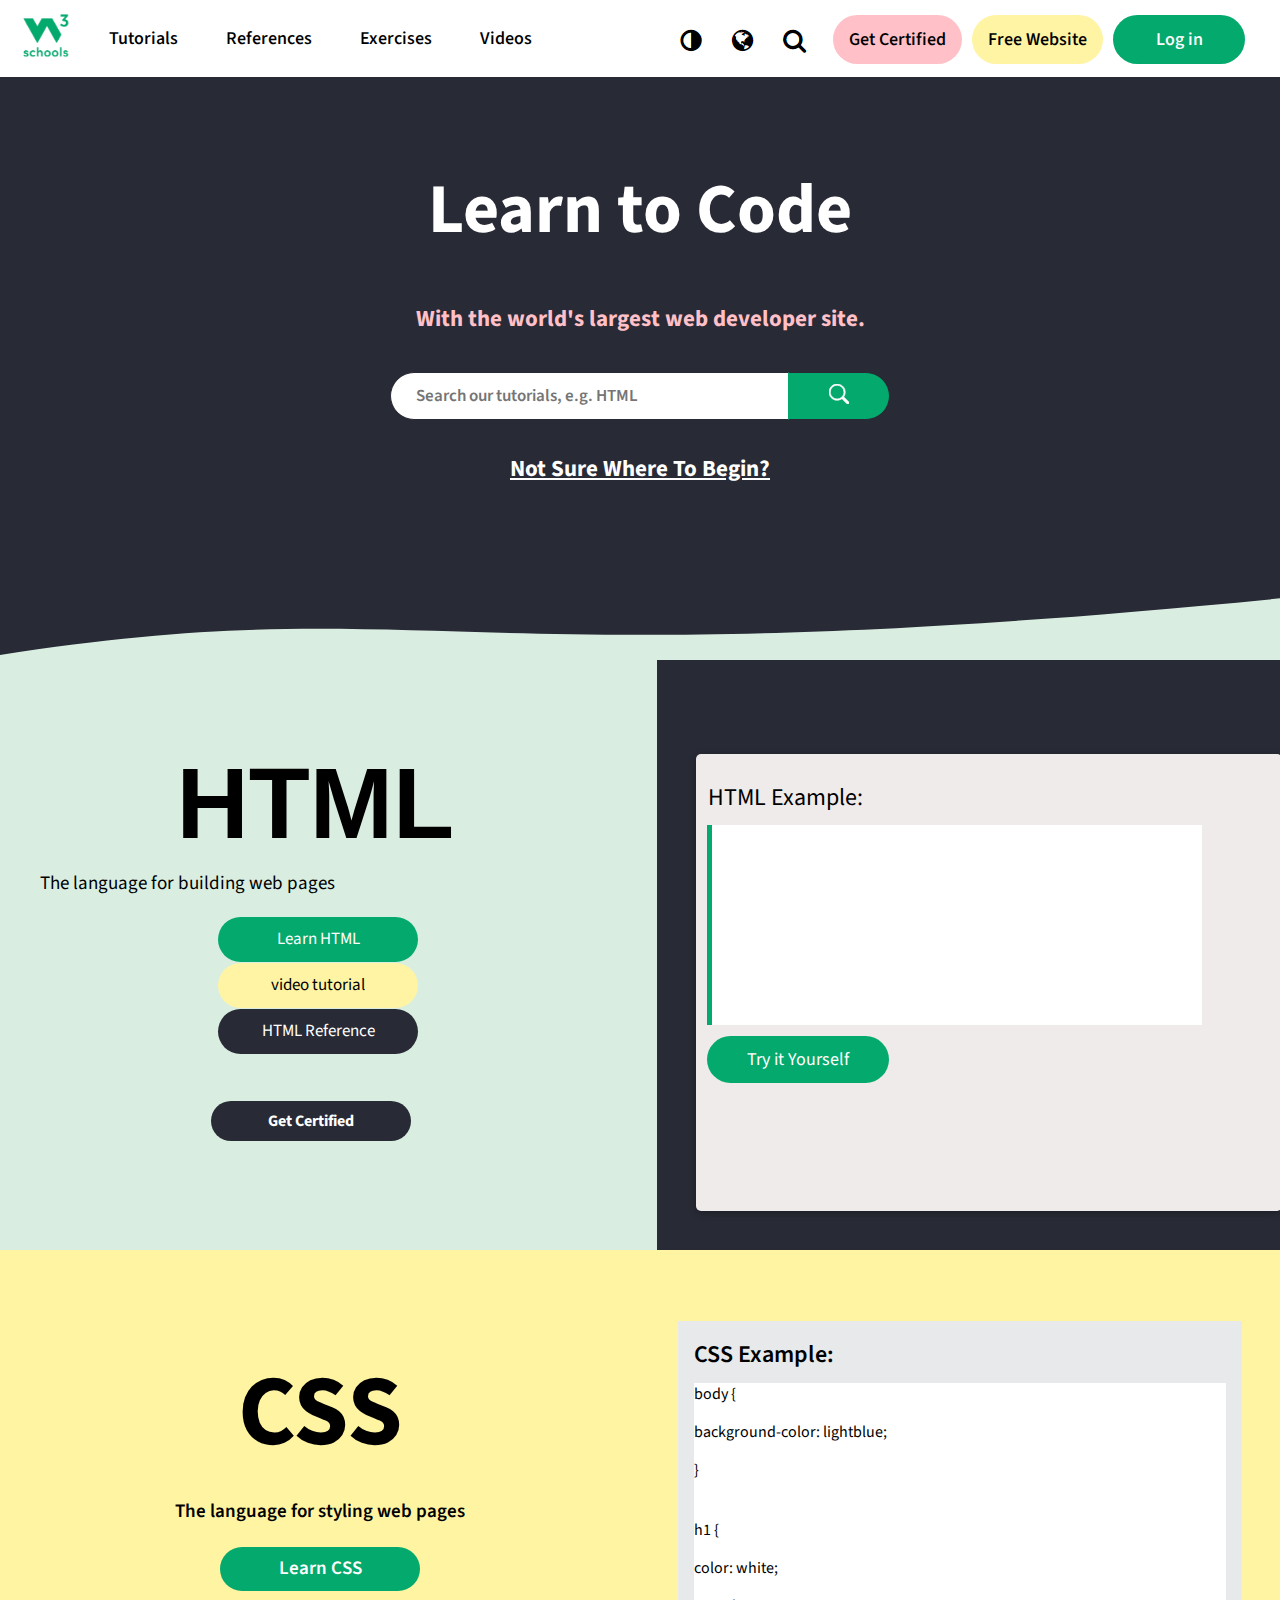
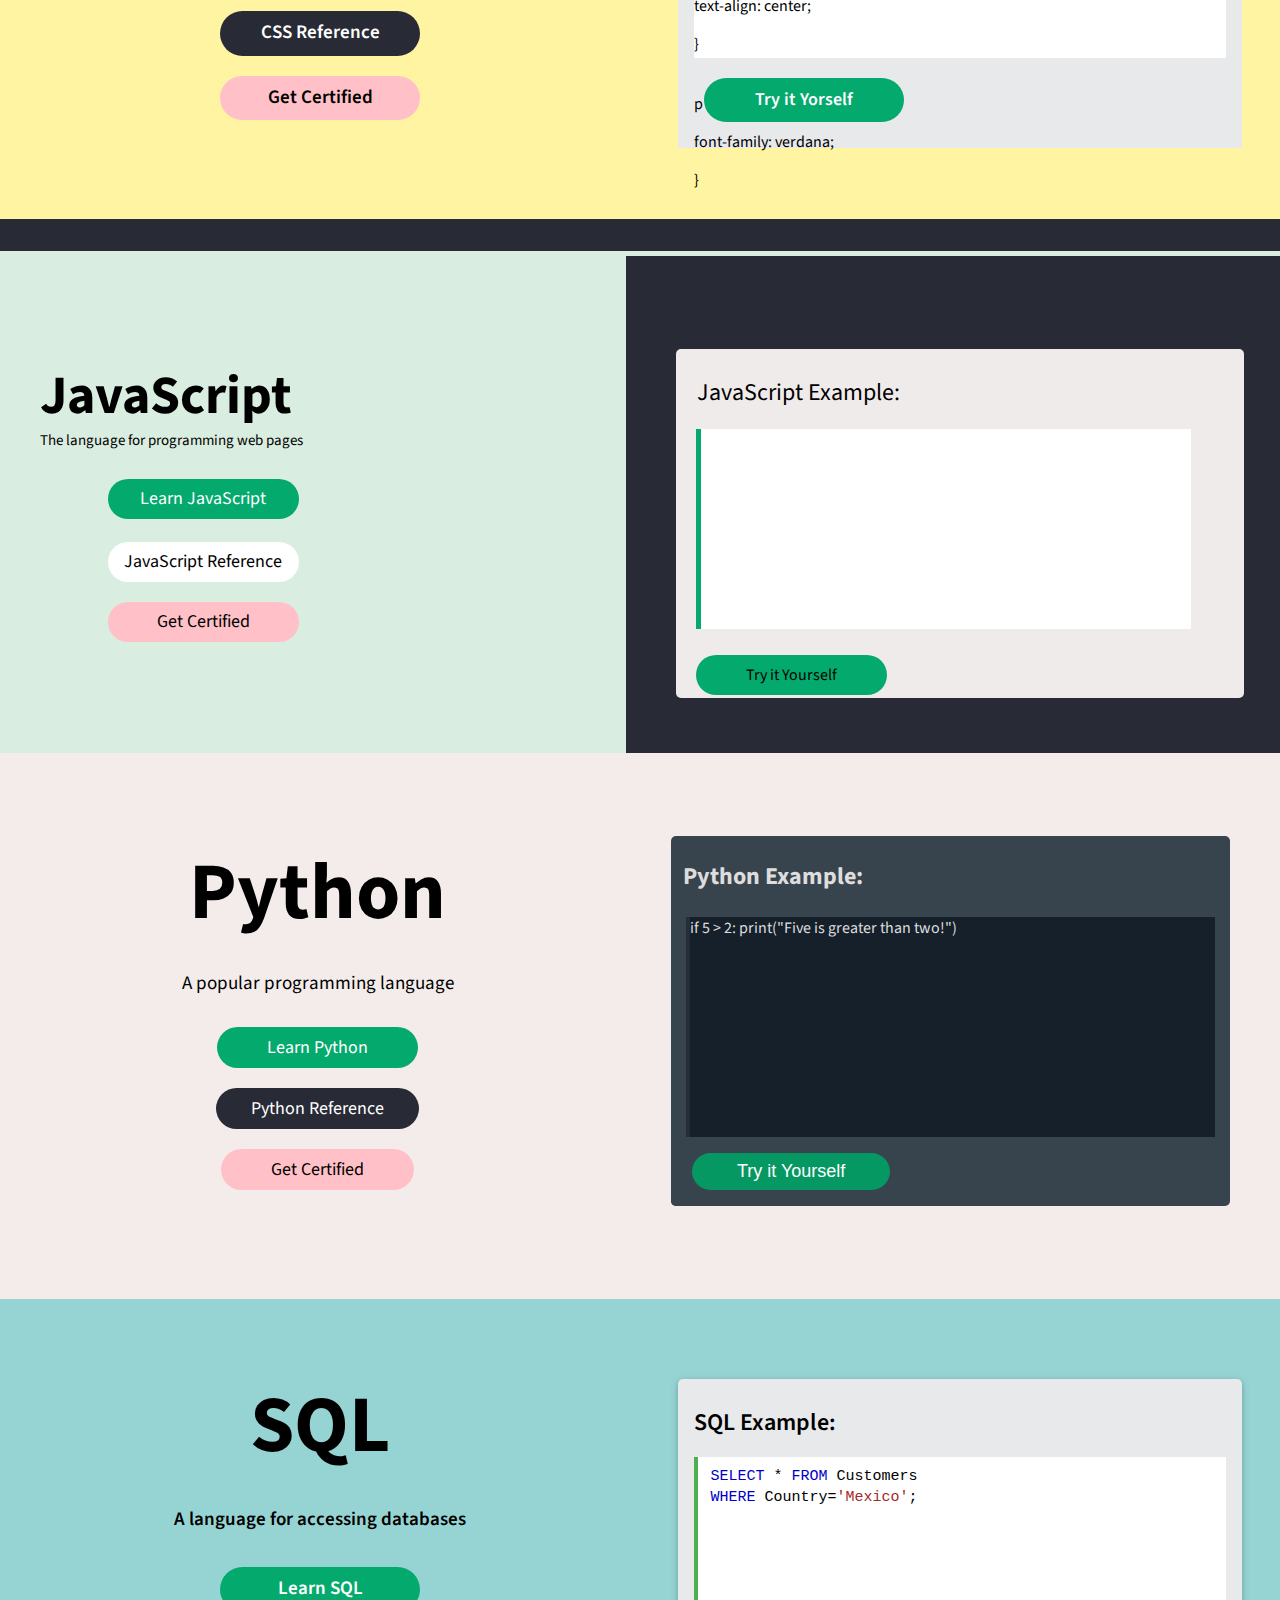
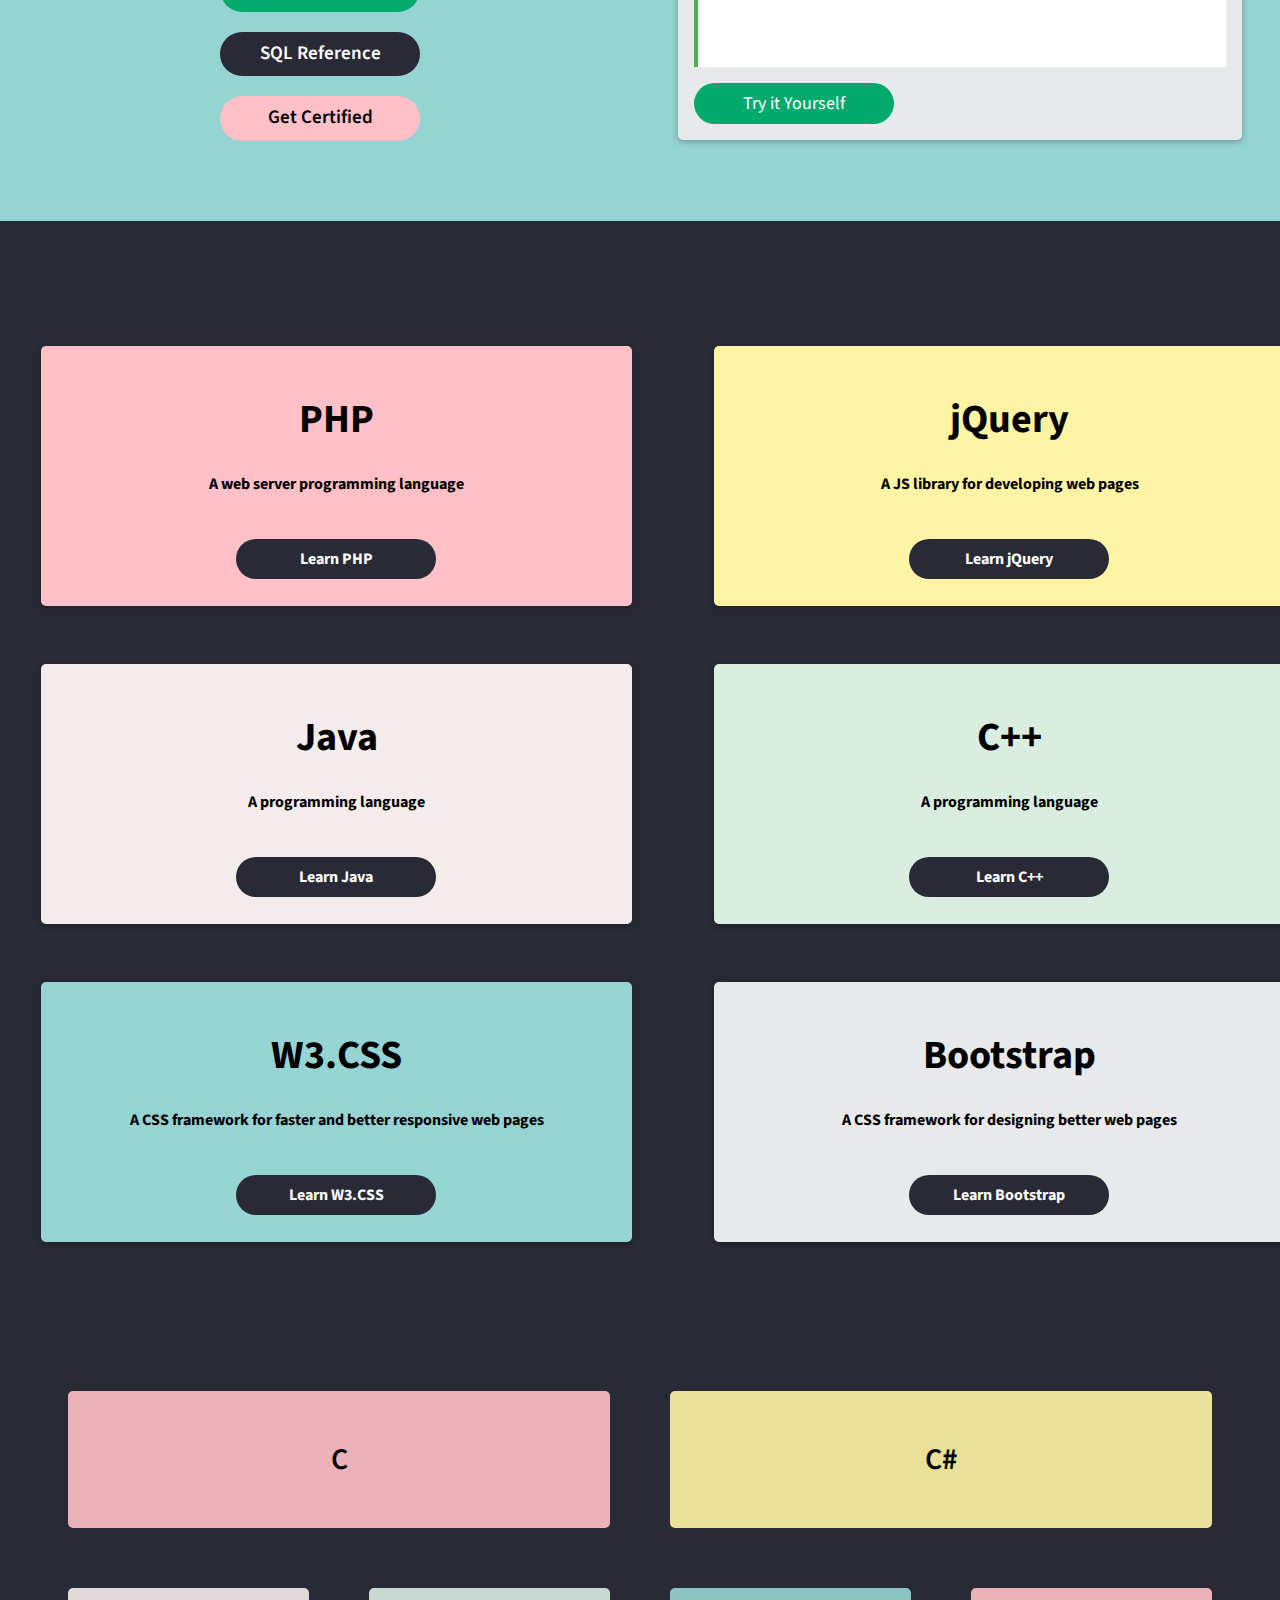
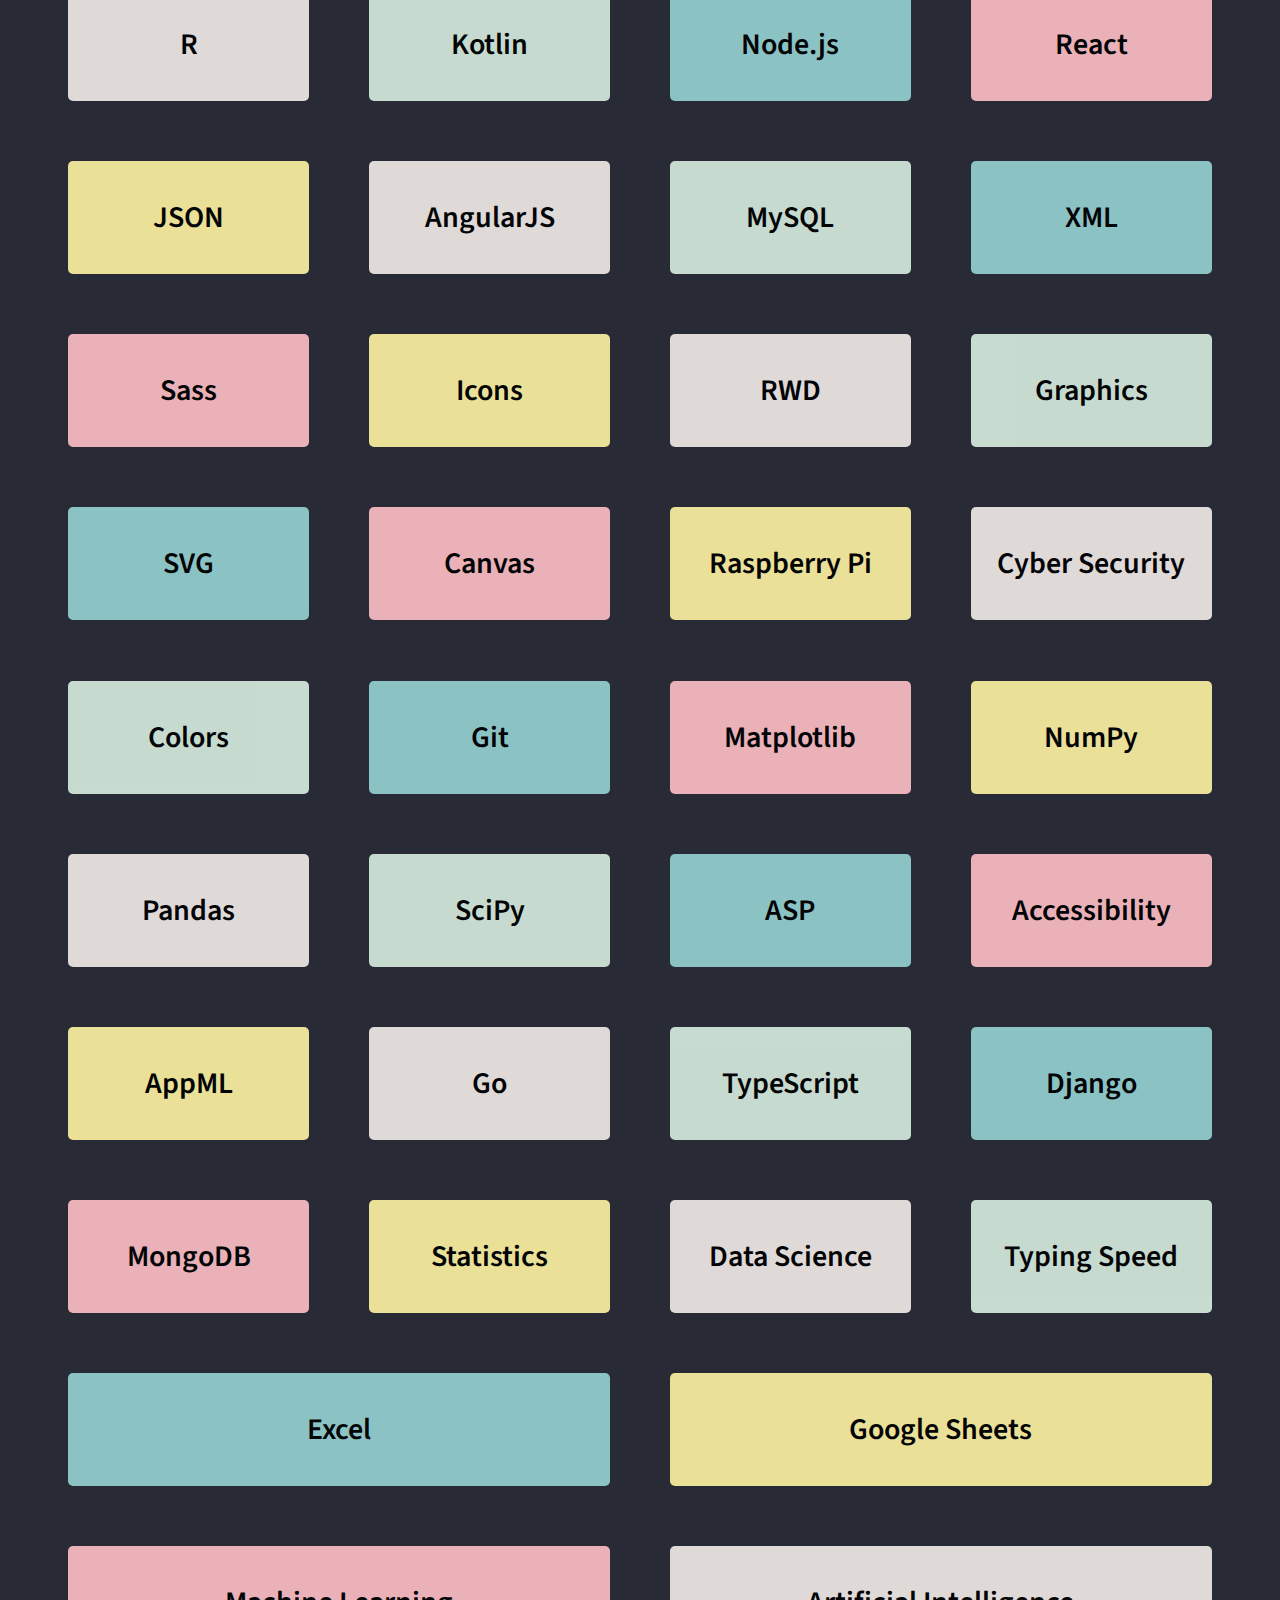
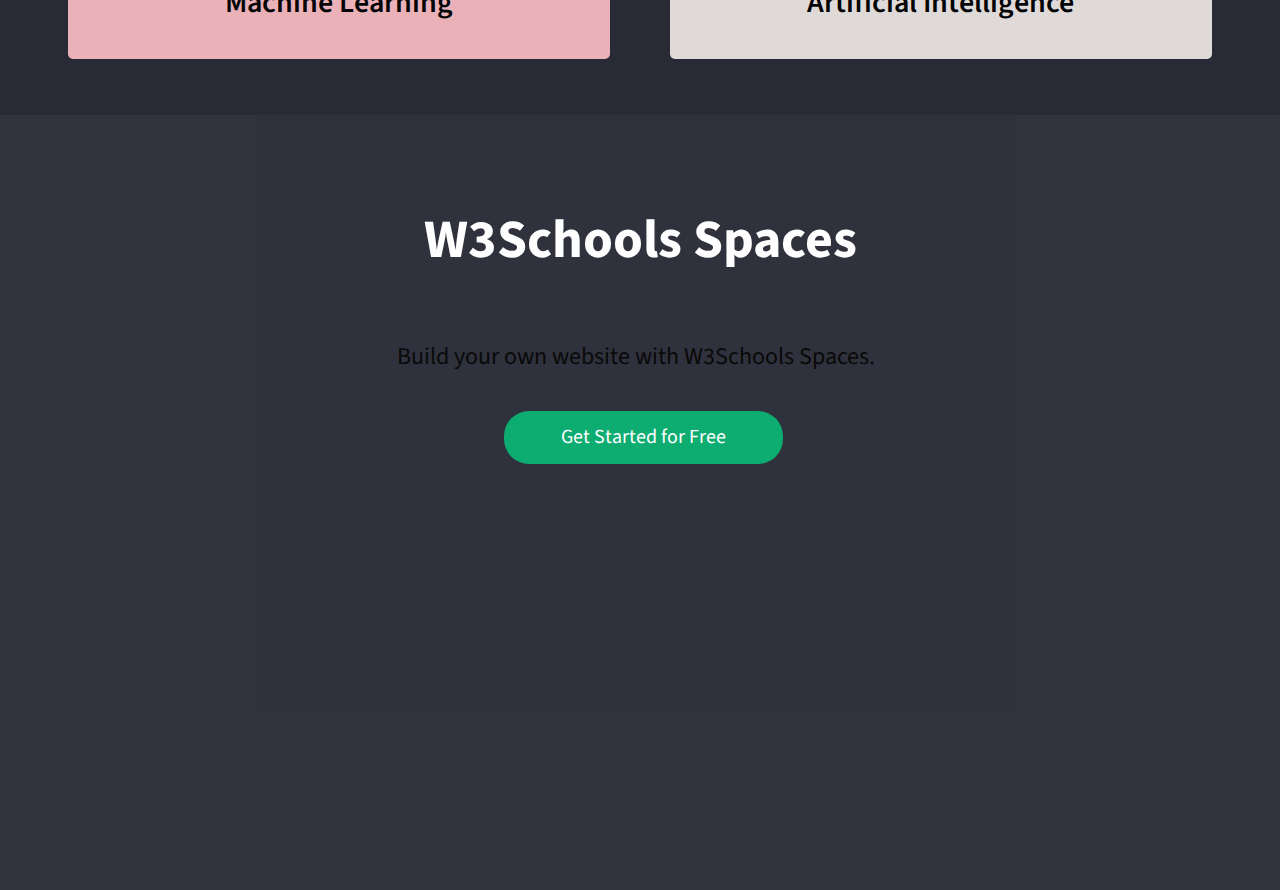
==== commit 371723a7: "add icons" ====
--- a/index.html
+++ b/index.html
@@ -35,10 +35,10 @@
       <a href="#1" class="exercises w3">Exercises</a>
       <a href="https://www.w3schools.com/videos/index.php" class="videos w3">Videos</a>
     </div>
-    <div class="tkk">
-      <a href="#1" class="dark-mode w3h"></a>
-      <a href="#1" class="translate w3h"></a>
-      <a href="#1" class="search w3h"></a>
+    <div class="tkk1">
+      <a href="#1" class="help-items">
+        <img src="./img/help-items.png" alt="dark-mode, search">
+      </a>
       <a href="https://www.w3schools.com/pro/index.php" class="pro w3h">Pro</a>
       <a href="https://campus.w3schools.com/collections/course-catalog" class="certified w3h">Get Certified</a>
       <a href="https://www.w3schools.com/spaces/" class="free-website w3h">Free Website</a>
@@ -50,15 +50,17 @@
   <!--block-2-->
   <div class="ws-black w3-center">
     <div class="learntocodecontent">
-      <h1 class="learntocodeh1">Learn to Code</h1>
+      <span class="learntocodeh1">Learn to Code</span>
       <div class="learntocodeh3">
-        <span>With the world's largest web developer site.</span>
+        <span >With the world's largest web developer site.</span>
       </div>
       <br />
       <form class="example" action="/action_page.php" style="margin: auto; max-width: 500px">
         <input type="text" placeholder="Search our tutorials, e.g. HTML" id="search2" autocomplete="off" onkeydown="key_pressed_in_search(event)" oninput="find_search_results(this)" onfocus="find_search_results(this)" />
         <button type="button" id="learntocode_searchbtn" onclick="click_learntocode_search_btn()">
-          <svg xmlns="http://www.w3.org/2000/svg" width="25" height="25" viewBox="0 0 512 512" id="IconChangeColor"><title>ionicons-v5-f</title><path d="M464,428,339.92,303.9a160.48,160.48,0,0,0,30.72-94.58C370.64,120.37,298.27,48,209.32,48S48,120.37,48,209.32s72.37,161.32,161.32,161.32a160.48,160.48,0,0,0,94.58-30.72L428,464ZM209.32,319.69A110.38,110.38,0,1,1,319.69,209.32,110.5,110.5,0,0,1,209.32,319.69Z" id="mainIconPathAttribute" fill="#ffffff"></path></svg>
+          <svg xmlns="http://www.w3.org/2000/svg" width="20" height="20" fill="currentColor" class="bi bi-search" viewBox="0 0 16 16" id="IconChangeColor">
+            <path d="M11.742 10.344a6.5 6.5 0 1 0-1.397 1.398h-.001c.03.04.062.078.098.115l3.85 3.85a1 1 0 0 0 1.415-1.414l-3.85-3.85a1.007 1.007 0 0 0-.115-.1zM12 6.5a5.5 5.5 0 1 1-11 0 5.5 5.5 0 0 1 11 0z" id="mainIconPathAttribute" stroke-width="0.5" stroke="#ffffff" fill="#ffffff"></path>
+          </svg>
         </button>
         <div id="listofsearchresults">/></div>
       </form>
--- a/HW3 block1/block1.css
+++ b/HW3 block1/block1.css
@@ -46,8 +46,9 @@
   opacity: .75;
 }
 
-.tkk{
+.tkk1{
   text-align: center;
+  margin-top: 10px;
 }
 
 
@@ -75,46 +76,8 @@
   }
 }
 
-.dark-mode{
-  width: 20px;
-  height: 20px;
-  background-color: silver;
-  text-align: center;
-  margin-top: 12px;
-  padding: 6px 6px;
-  border-radius: 50px;
-}
-
-.dark-mode:hover, .dark-mode:focus, .dark-mode:active{
-  opacity: .75;
-}
-
-.translate{
-  width: 20px;
-  height: 20px;
-  margin-top: 12px;
-  background-color: silver;
-  text-align: center;
-  padding: 6px 6px;
-  border-radius: 50px;
-}
-
-.translate:hover, .translate:focus, .translate:active{
-  opacity: .75;
-}
-
-.search{
-  width: 20px;
-  height: 20px;
-  margin-top: 12px;
-  background-color: silver;
-  text-align: center;
-  padding: 6px 6px;
-  border-radius: 50px;
-}
-
-.search:hover, .search:focus, .search:active{
-  opacity: .75;
+.help-items{
+  float: left;
 }
 
 .pro{
@@ -122,8 +85,8 @@
   padding: 12px 16px;
   text-align: center;
   border-radius: 25px;
-  background-color: white;
-  color: black;
+  background-color: #282A35;
+  color: white;
 }
 
 @media screen and (max-width: 1300px) {
@@ -133,11 +96,11 @@
 }
 
 .pro:hover, .pro:focus, .pro:active{
-  opacity: .4;
+  opacity: .7;
 }
 
 .certified{
-  background-color: #FFC0C7!important;
+  background-color: #FFC0C7;
   color: black;
   width: auto;
   padding: 12px 16px;
@@ -157,8 +120,8 @@
 
 .free-website{  
   width: auto; 
-  background-color: #FFF4A3!important;
-  color: black!important;
+  background-color: #FFF4A3;
+  color: black;
   padding: 12px 16px;
   text-align: center;
   border-radius: 25px;
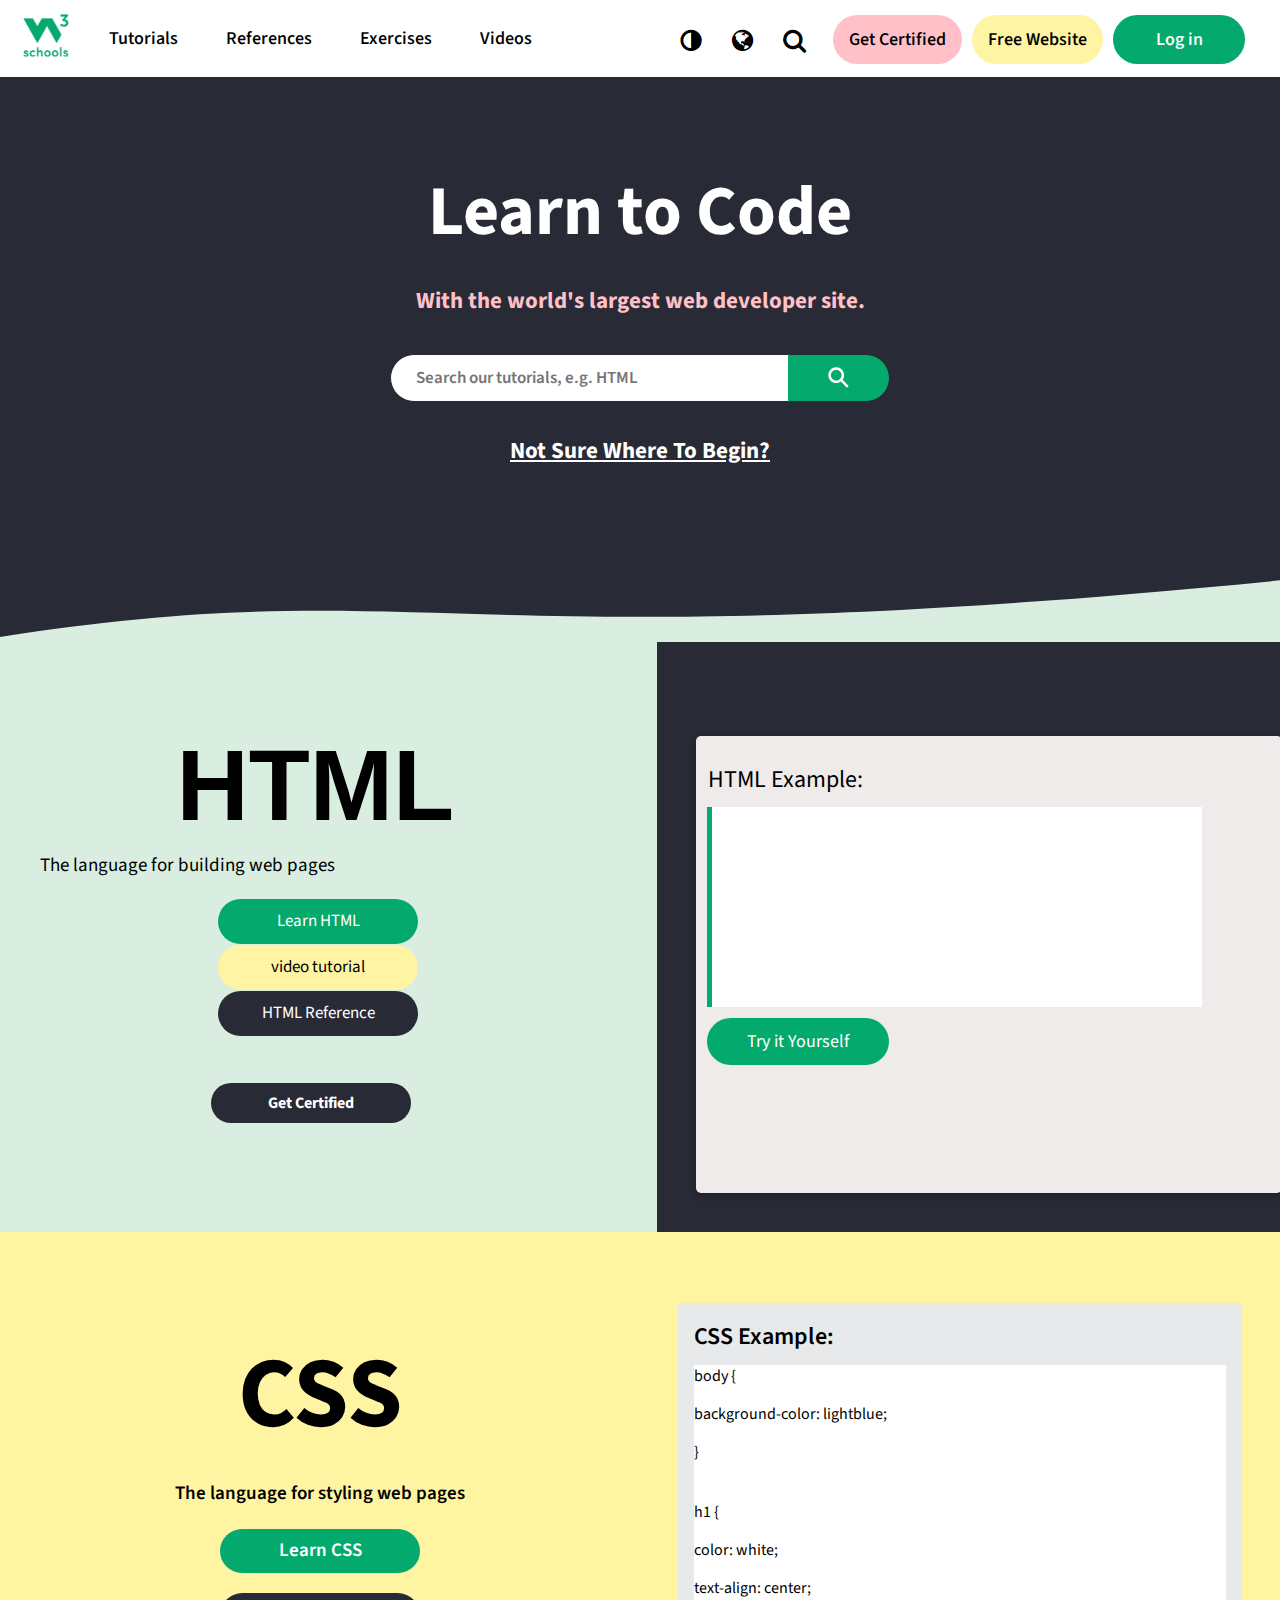
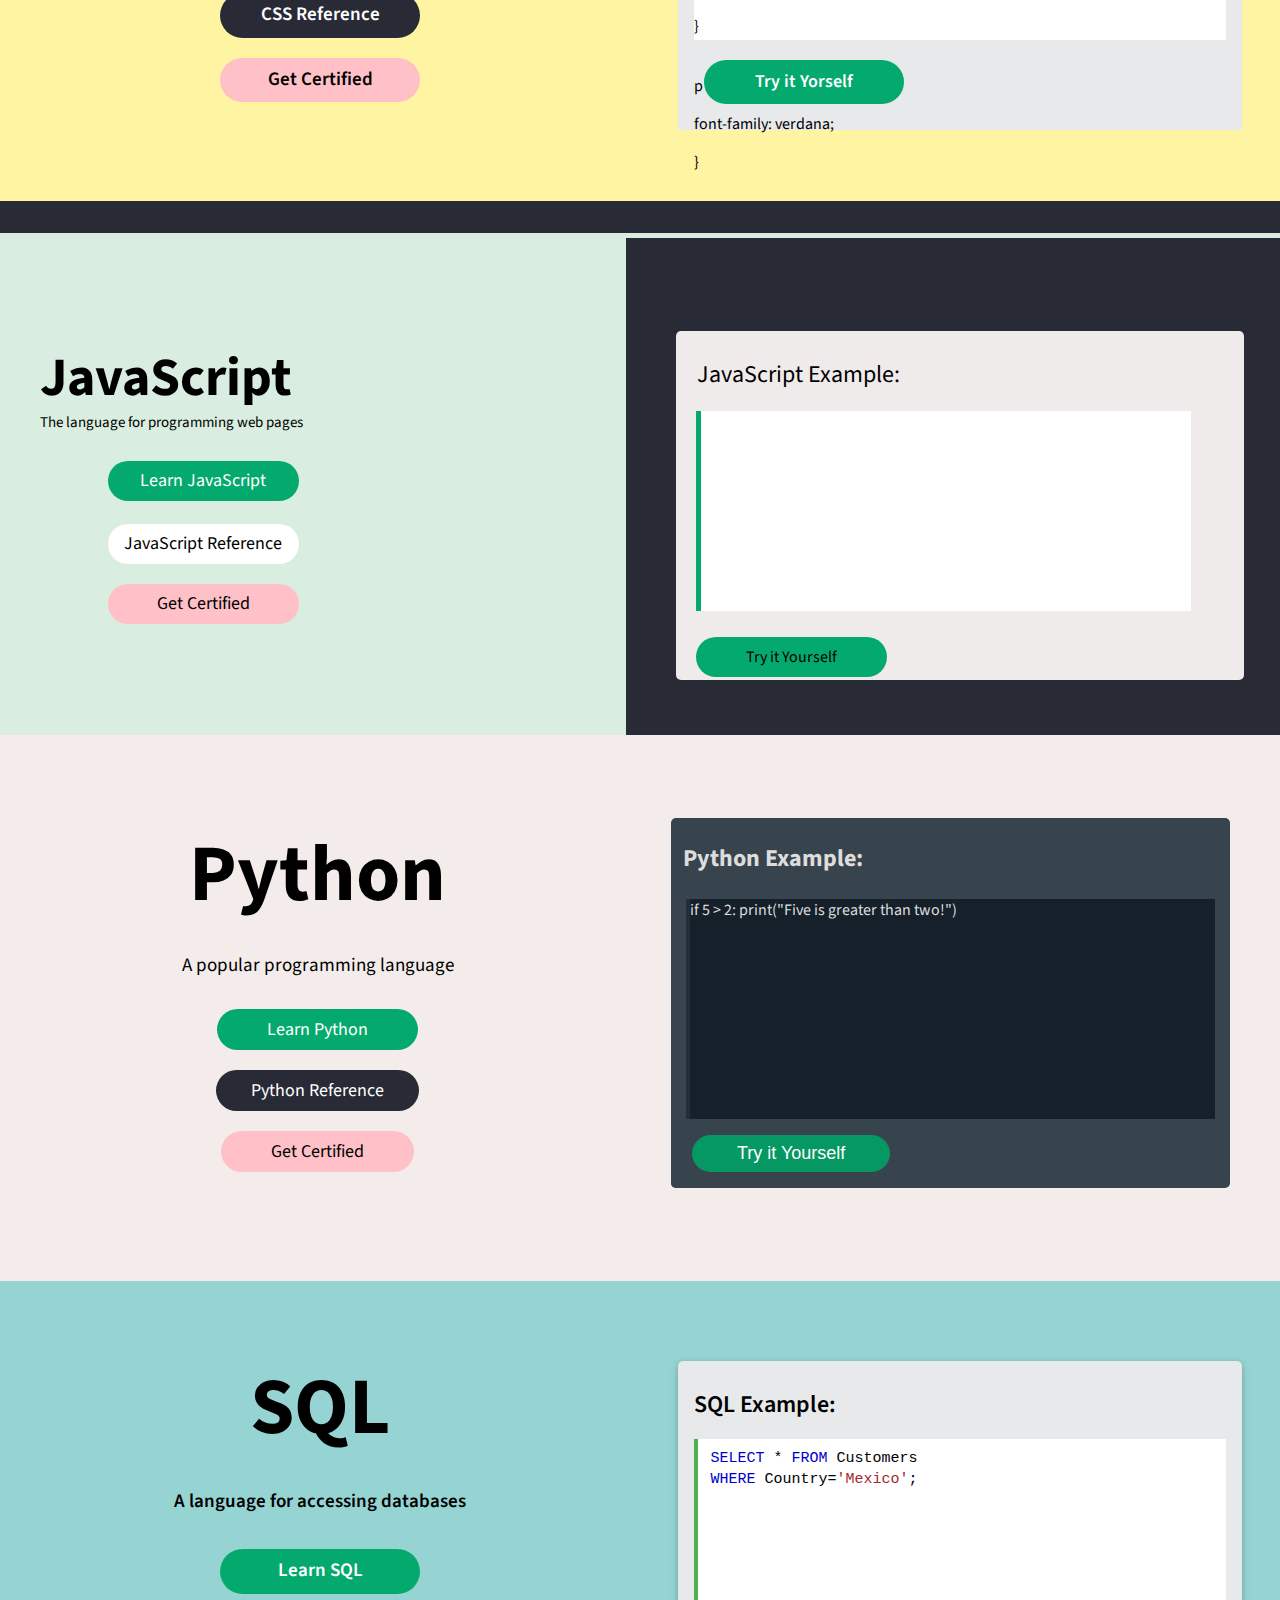
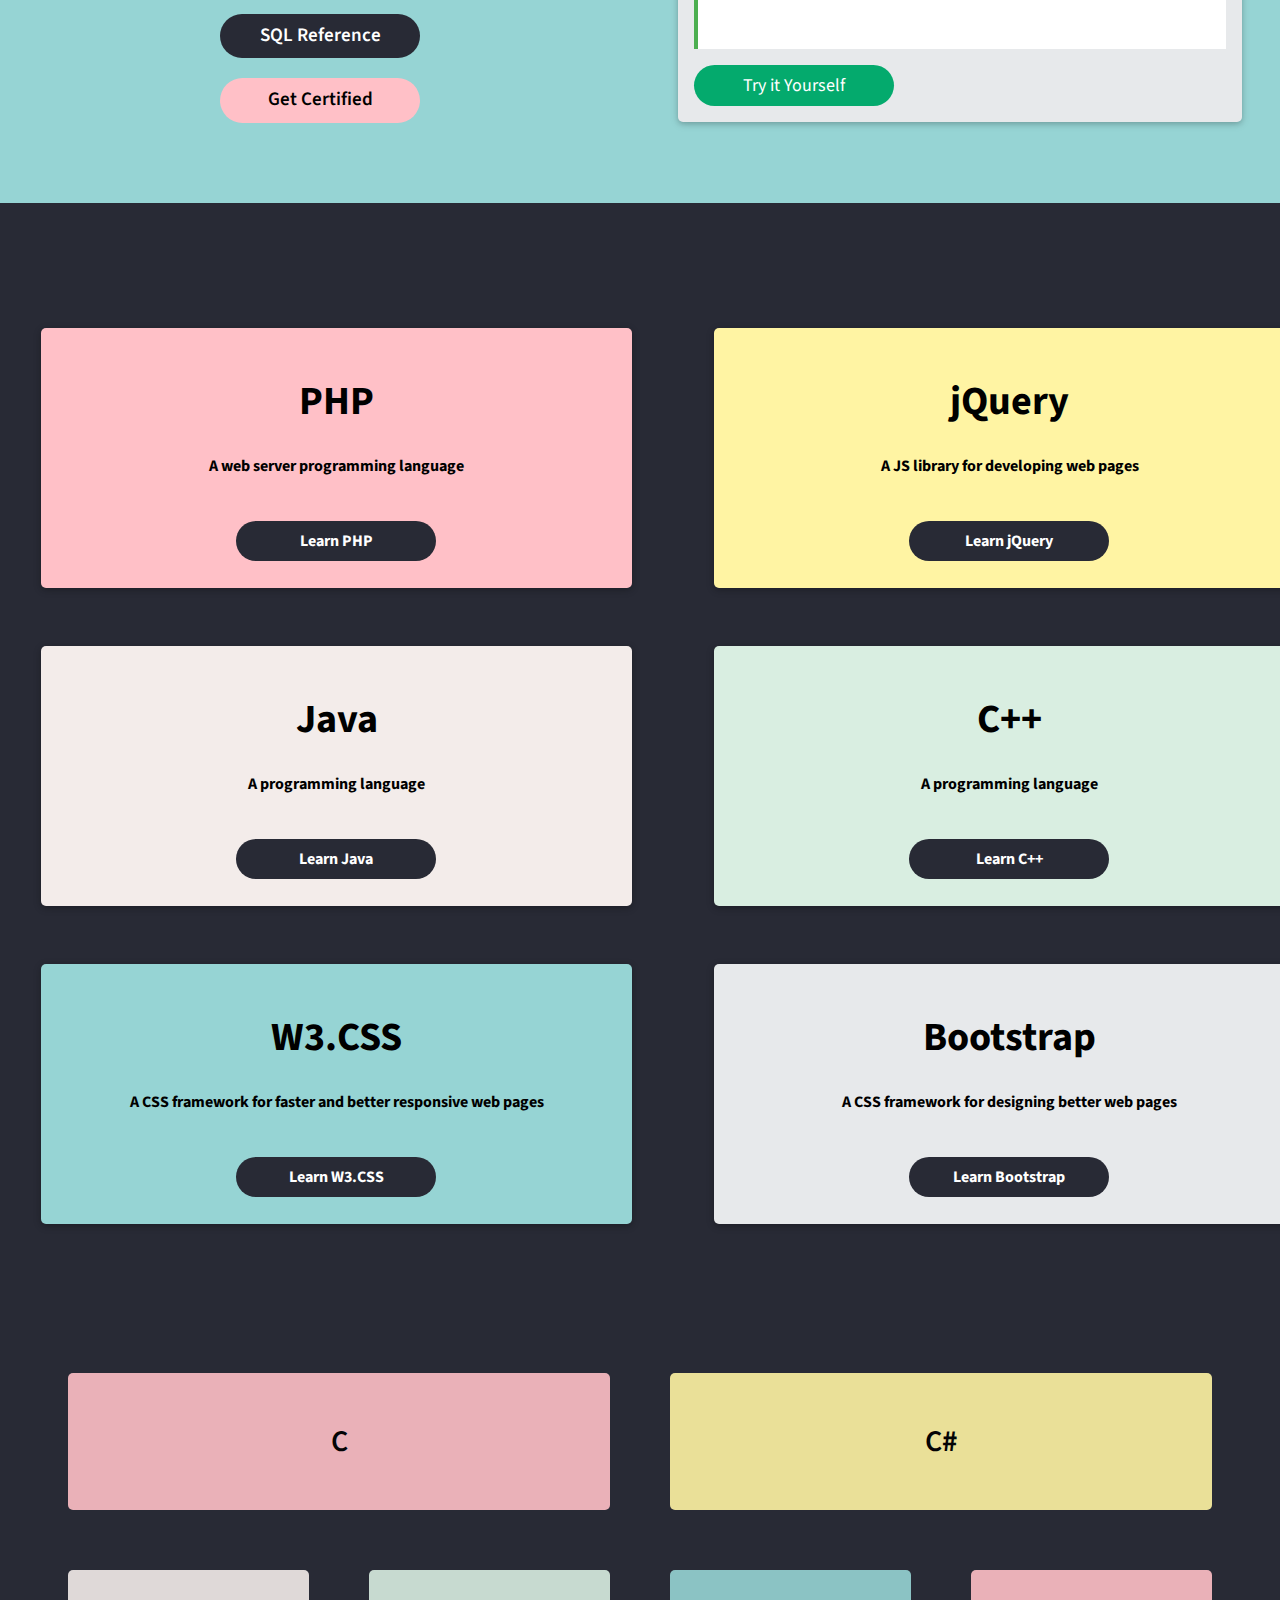
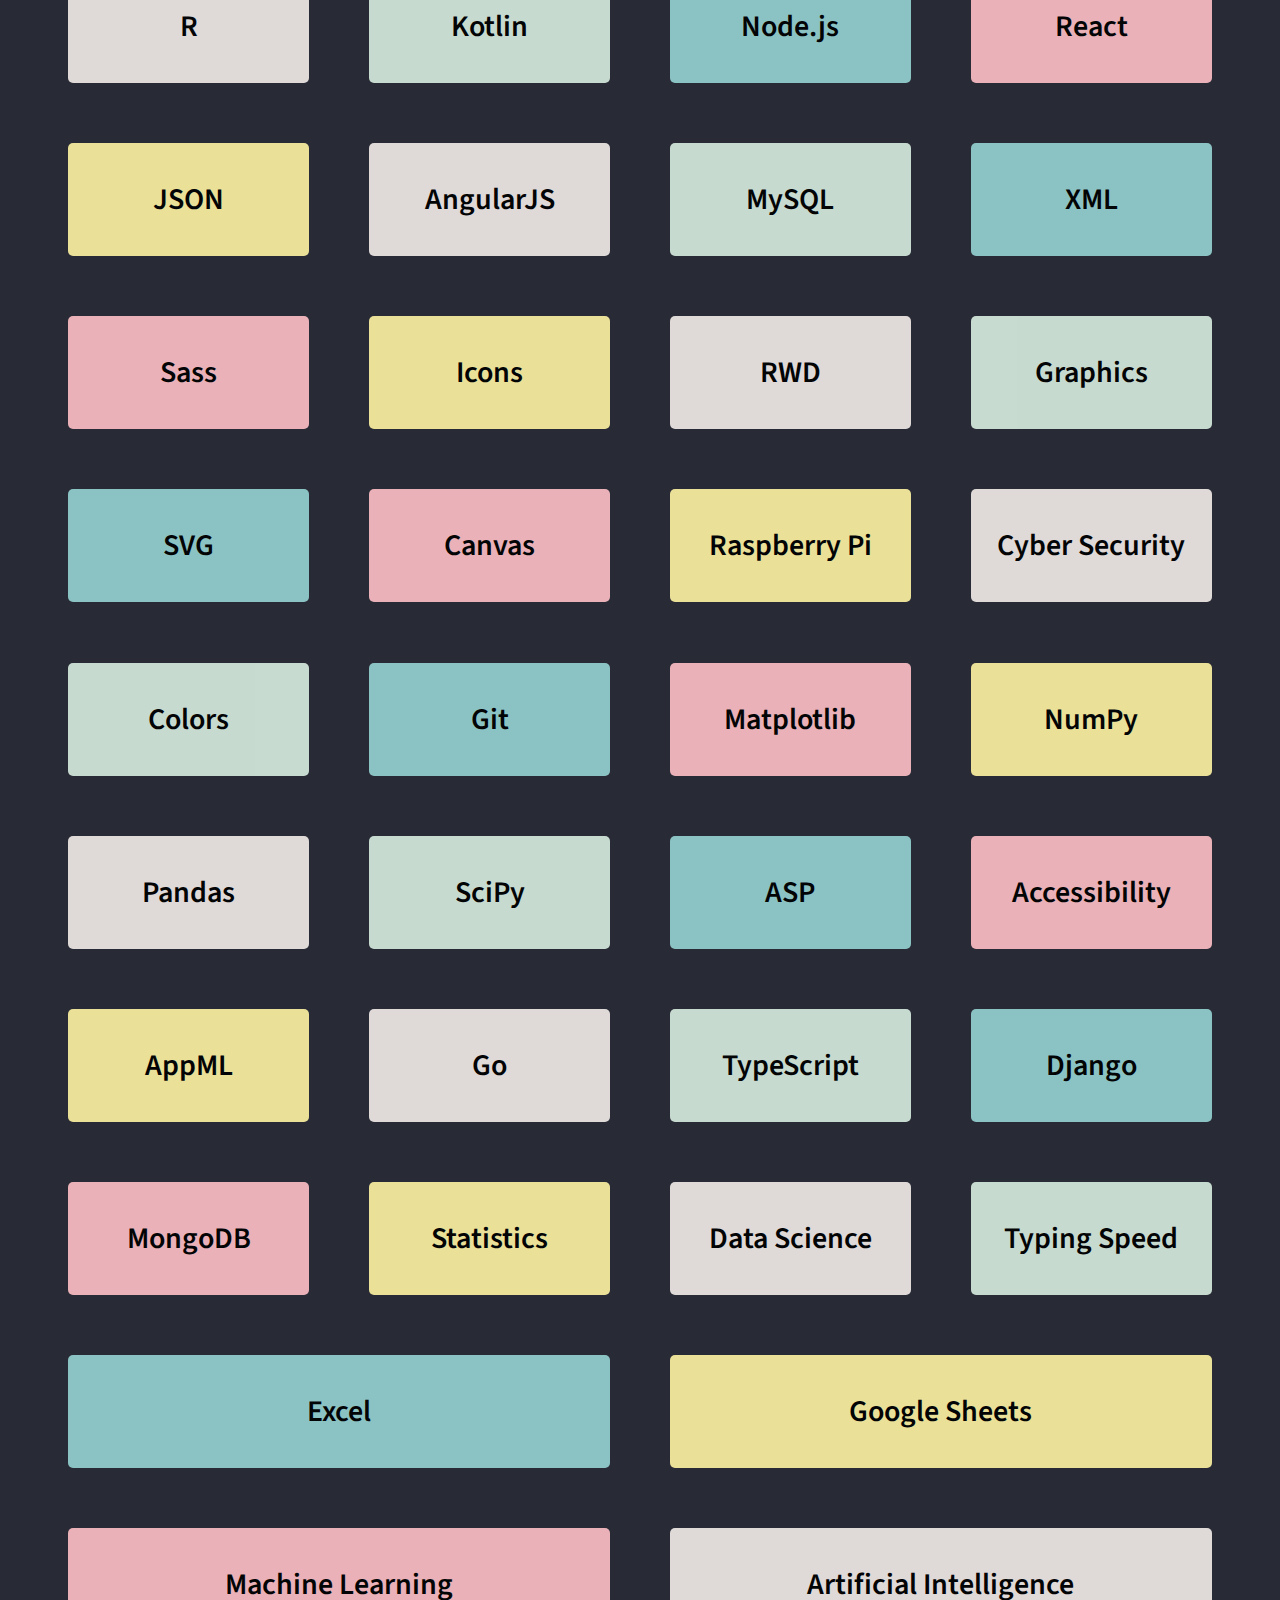
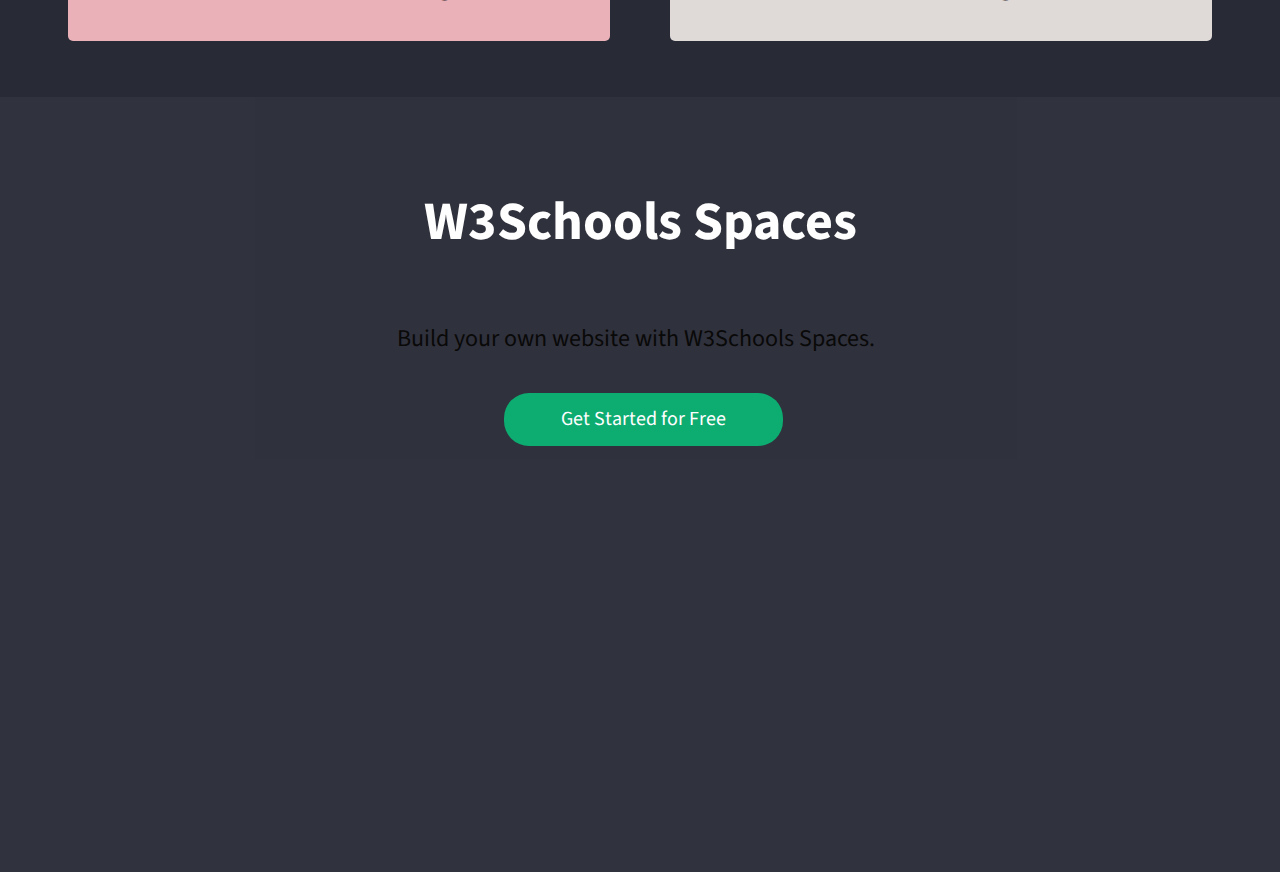
==== commit cb973052: "Merge pull request #16 from lapc002/block6" ====
--- a/index.html
+++ b/index.html
@@ -26,7 +26,7 @@
     <!--block 1 start-->
 <section class="header-wraooer">
   <div class="header-w3">
-    <div class="tkk">
+    <div class="header-block1">
       <a href="https://www.w3schools.com/" class="logo">
         <img src="./img/logo-pic-white.png" width="50px" height="50px" alt="logo">
       </a>
@@ -35,7 +35,7 @@
       <a href="#1" class="exercises w3">Exercises</a>
       <a href="https://www.w3schools.com/videos/index.php" class="videos w3">Videos</a>
     </div>
-    <div class="tkk1">
+    <div class="header-block2">
       <a href="#1" class="help-items">
         <img src="./img/help-items.png" alt="dark-mode, search">
       </a>
@@ -50,17 +50,15 @@
   <!--block-2-->
   <div class="ws-black w3-center">
     <div class="learntocodecontent">
-      <span class="learntocodeh1">Learn to Code</span>
+      <h1 class="learntocodeh1">Learn to Code</h1>
       <div class="learntocodeh3">
-        <span >With the world's largest web developer site.</span>
+        <span>With the world's largest web developer site.</span>
       </div>
       <br />
       <form class="example" action="/action_page.php" style="margin: auto; max-width: 500px">
         <input type="text" placeholder="Search our tutorials, e.g. HTML" id="search2" autocomplete="off" onkeydown="key_pressed_in_search(event)" oninput="find_search_results(this)" onfocus="find_search_results(this)" />
         <button type="button" id="learntocode_searchbtn" onclick="click_learntocode_search_btn()">
-          <svg xmlns="http://www.w3.org/2000/svg" width="20" height="20" fill="currentColor" class="bi bi-search" viewBox="0 0 16 16" id="IconChangeColor">
-            <path d="M11.742 10.344a6.5 6.5 0 1 0-1.397 1.398h-.001c.03.04.062.078.098.115l3.85 3.85a1 1 0 0 0 1.415-1.414l-3.85-3.85a1.007 1.007 0 0 0-.115-.1zM12 6.5a5.5 5.5 0 1 1-11 0 5.5 5.5 0 0 1 11 0z" id="mainIconPathAttribute" stroke-width="0.5" stroke="#ffffff" fill="#ffffff"></path>
-          </svg>
+          <svg xmlns="http://www.w3.org/2000/svg" width="25" height="25" viewBox="0 0 512 512" id="IconChangeColor"><title>ionicons-v5-f</title><path d="M464,428,339.92,303.9a160.48,160.48,0,0,0,30.72-94.58C370.64,120.37,298.27,48,209.32,48S48,120.37,48,209.32s72.37,161.32,161.32,161.32a160.48,160.48,0,0,0,94.58-30.72L428,464ZM209.32,319.69A110.38,110.38,0,1,1,319.69,209.32,110.5,110.5,0,0,1,209.32,319.69Z" id="mainIconPathAttribute" fill="#ffffff"></path></svg>
         </button>
         <div id="listofsearchresults">/></div>
       </form>
--- a/HW3 block1/block1.css
+++ b/HW3 block1/block1.css
@@ -21,7 +21,9 @@
   padding: 24px 24px 24px 24px;
 }
 
-.w3:hover, .w3:focus, .w3:active{
+.w3:hover, 
+.w3:focus, 
+.w3:active{
   background-color: #059862;
   color: white;
 }
@@ -42,11 +44,13 @@
   float: left;
 }
 
-.logo:hover, .logo:focus, .logo:active{
+.logo:hover, 
+.logo:focus, 
+.logo:active{
   opacity: .75;
 }
 
-.tkk1{
+.header-block2{
   text-align: center;
   margin-top: 10px;
 }
@@ -95,7 +99,9 @@
   }
 }
 
-.pro:hover, .pro:focus, .pro:active{
+.pro:hover, 
+.pro:focus, 
+.pro:active{
   opacity: .7;
 }
 
@@ -114,7 +120,9 @@
   }
 }
 
-.certified:hover, .certified:focus, .certified:active{
+.certified:hover, 
+.certified:focus, 
+.certified:active{
   opacity: .75;
 }
 
@@ -133,7 +141,9 @@
   }
 }
 
-.free-website:hover, .free-website:focus, .free-website:active{
+.free-website:hover, 
+.free-website:focus, 
+.free-website:active{
   opacity: 0.75;
 }
 
@@ -148,7 +158,9 @@
   font-size: 18px;
 }
 
-.log-in:hover, .log-in:focus, .log-in:active{
+.log-in:hover, 
+.log-in:focus, 
+.log-in:active{
   opacity: .75;
 }
 
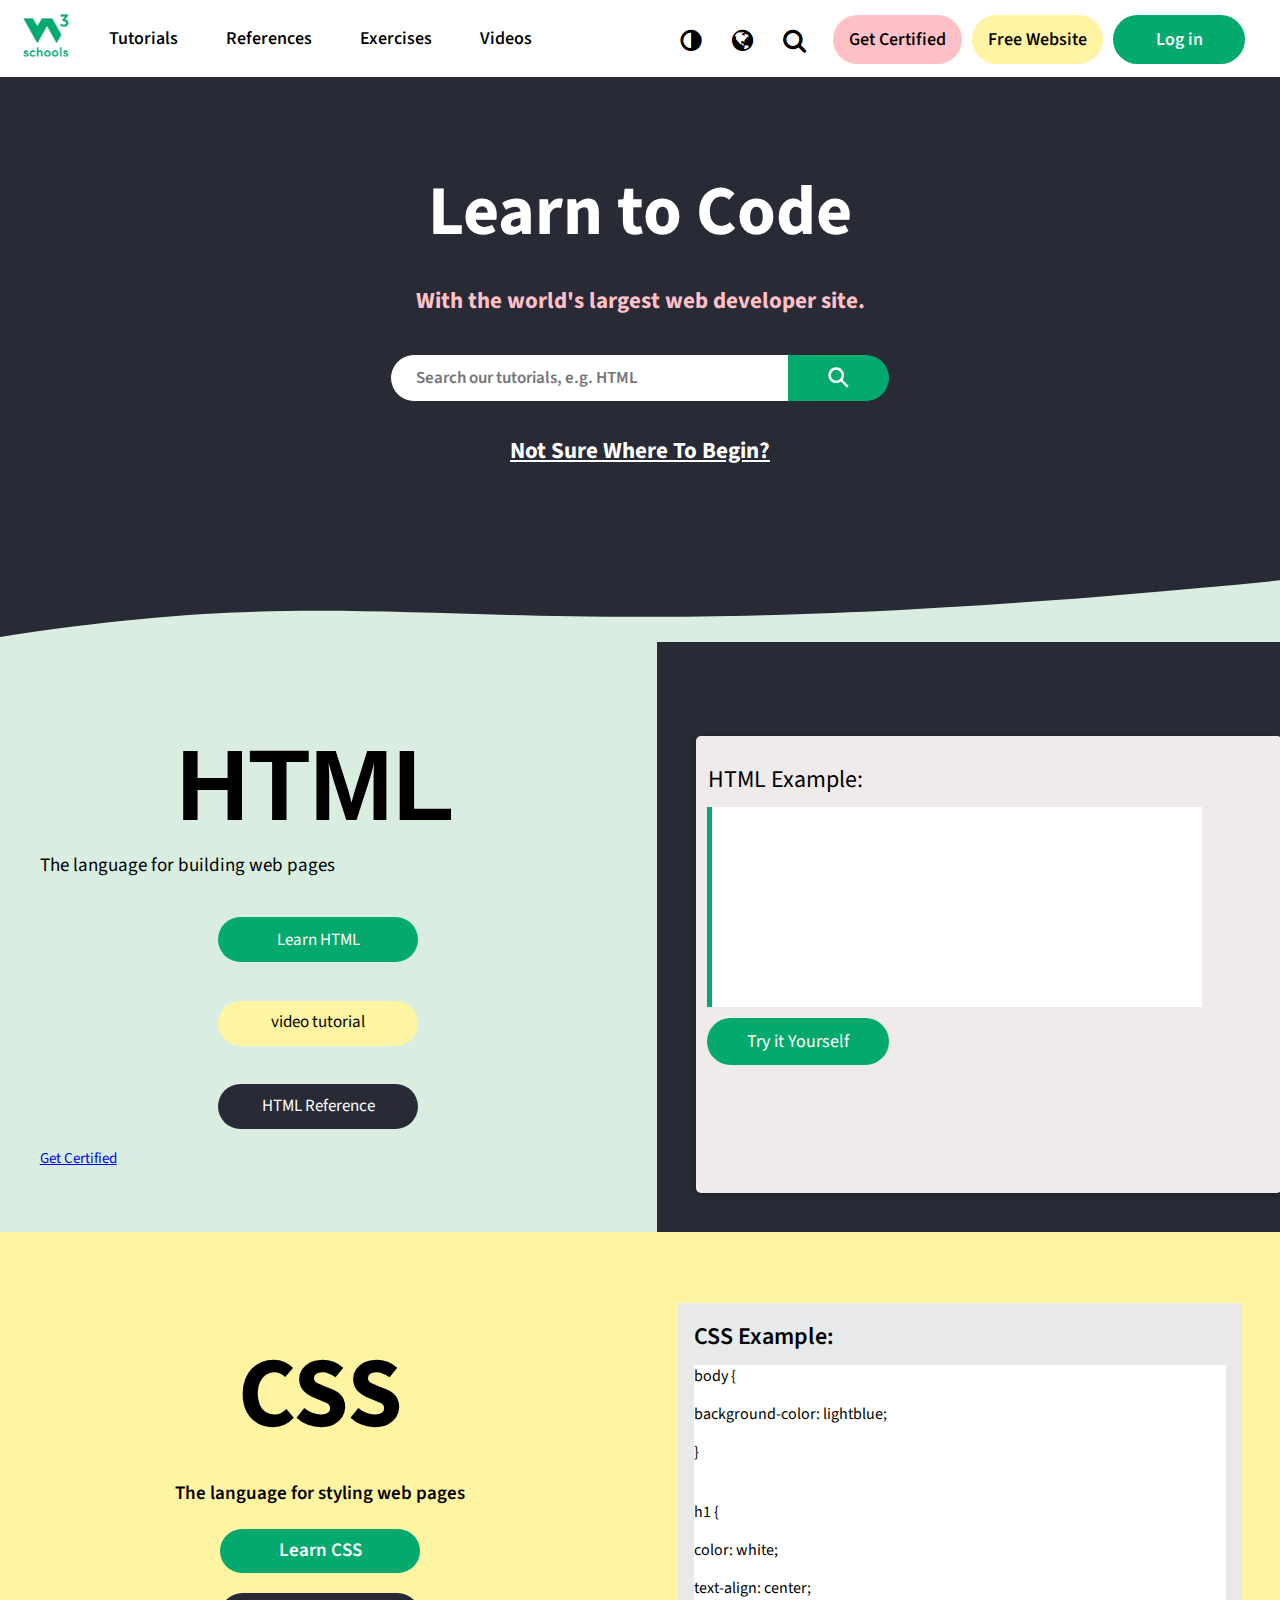
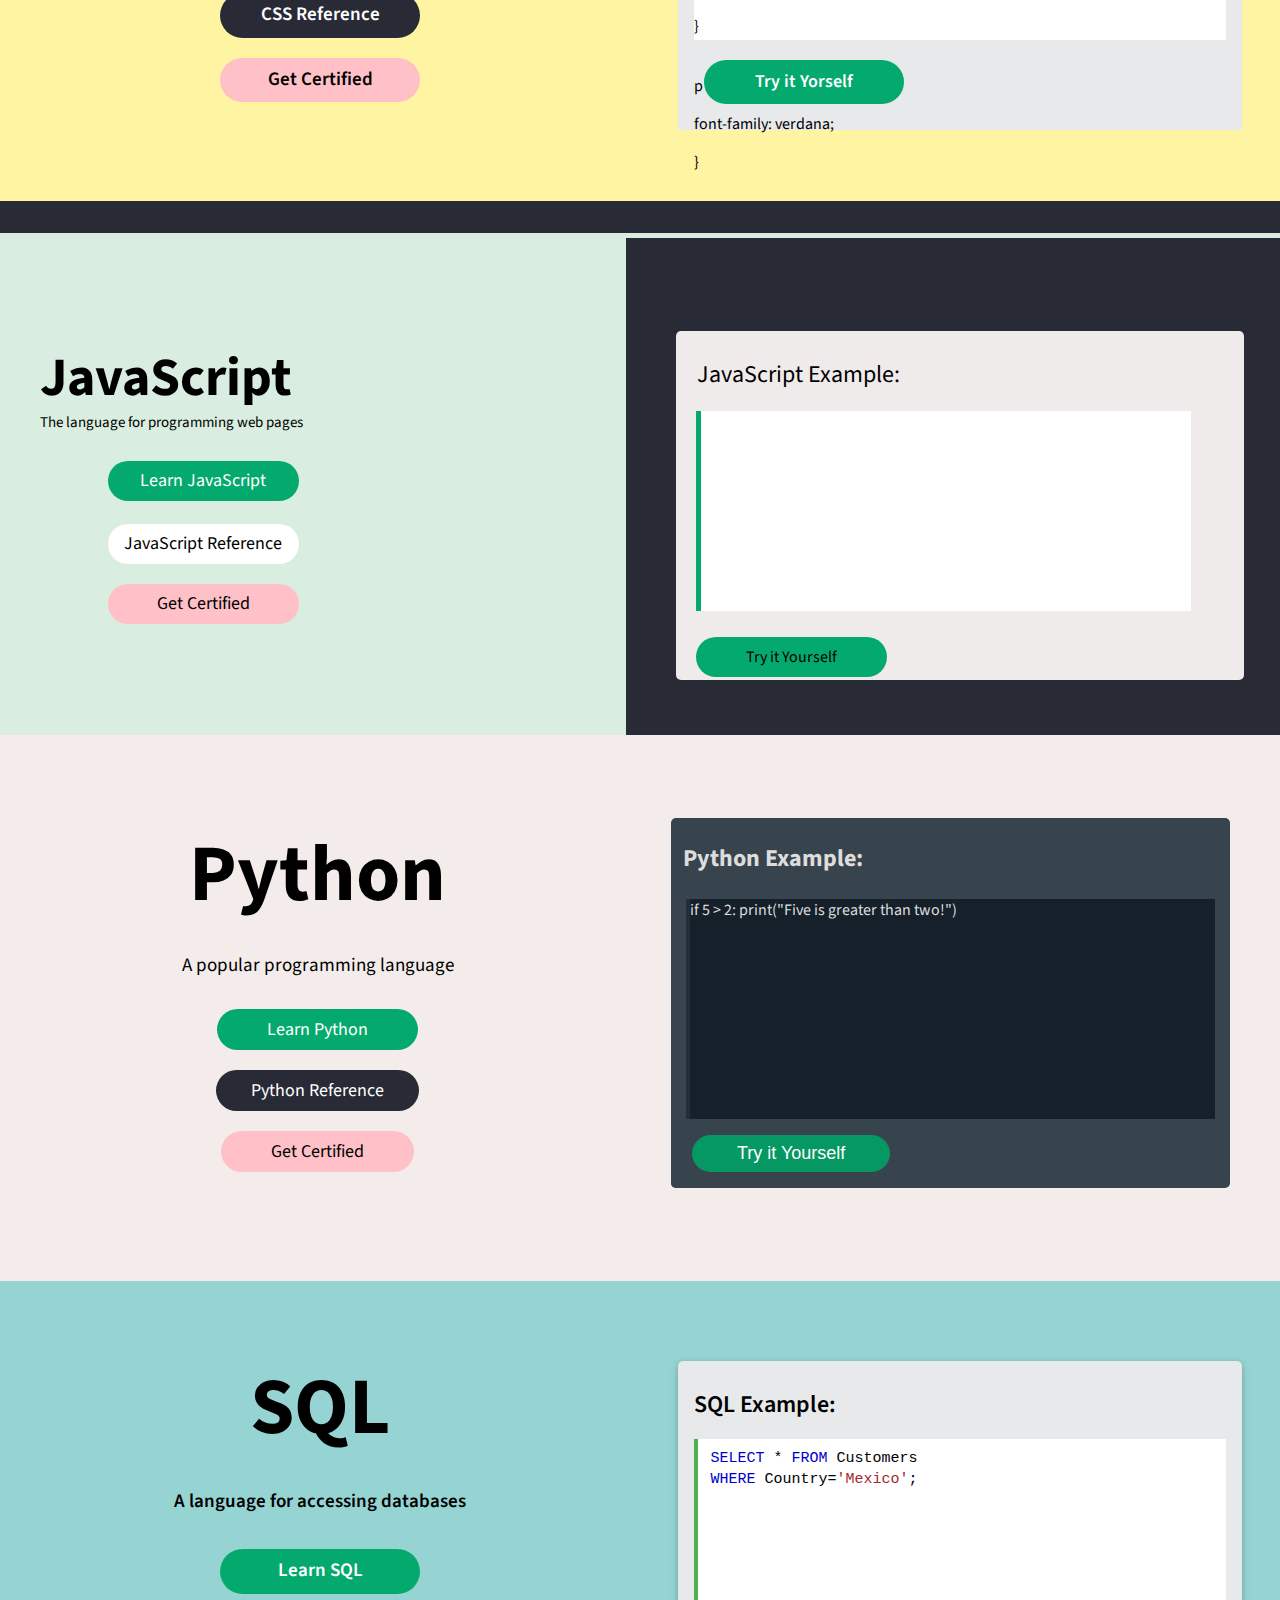
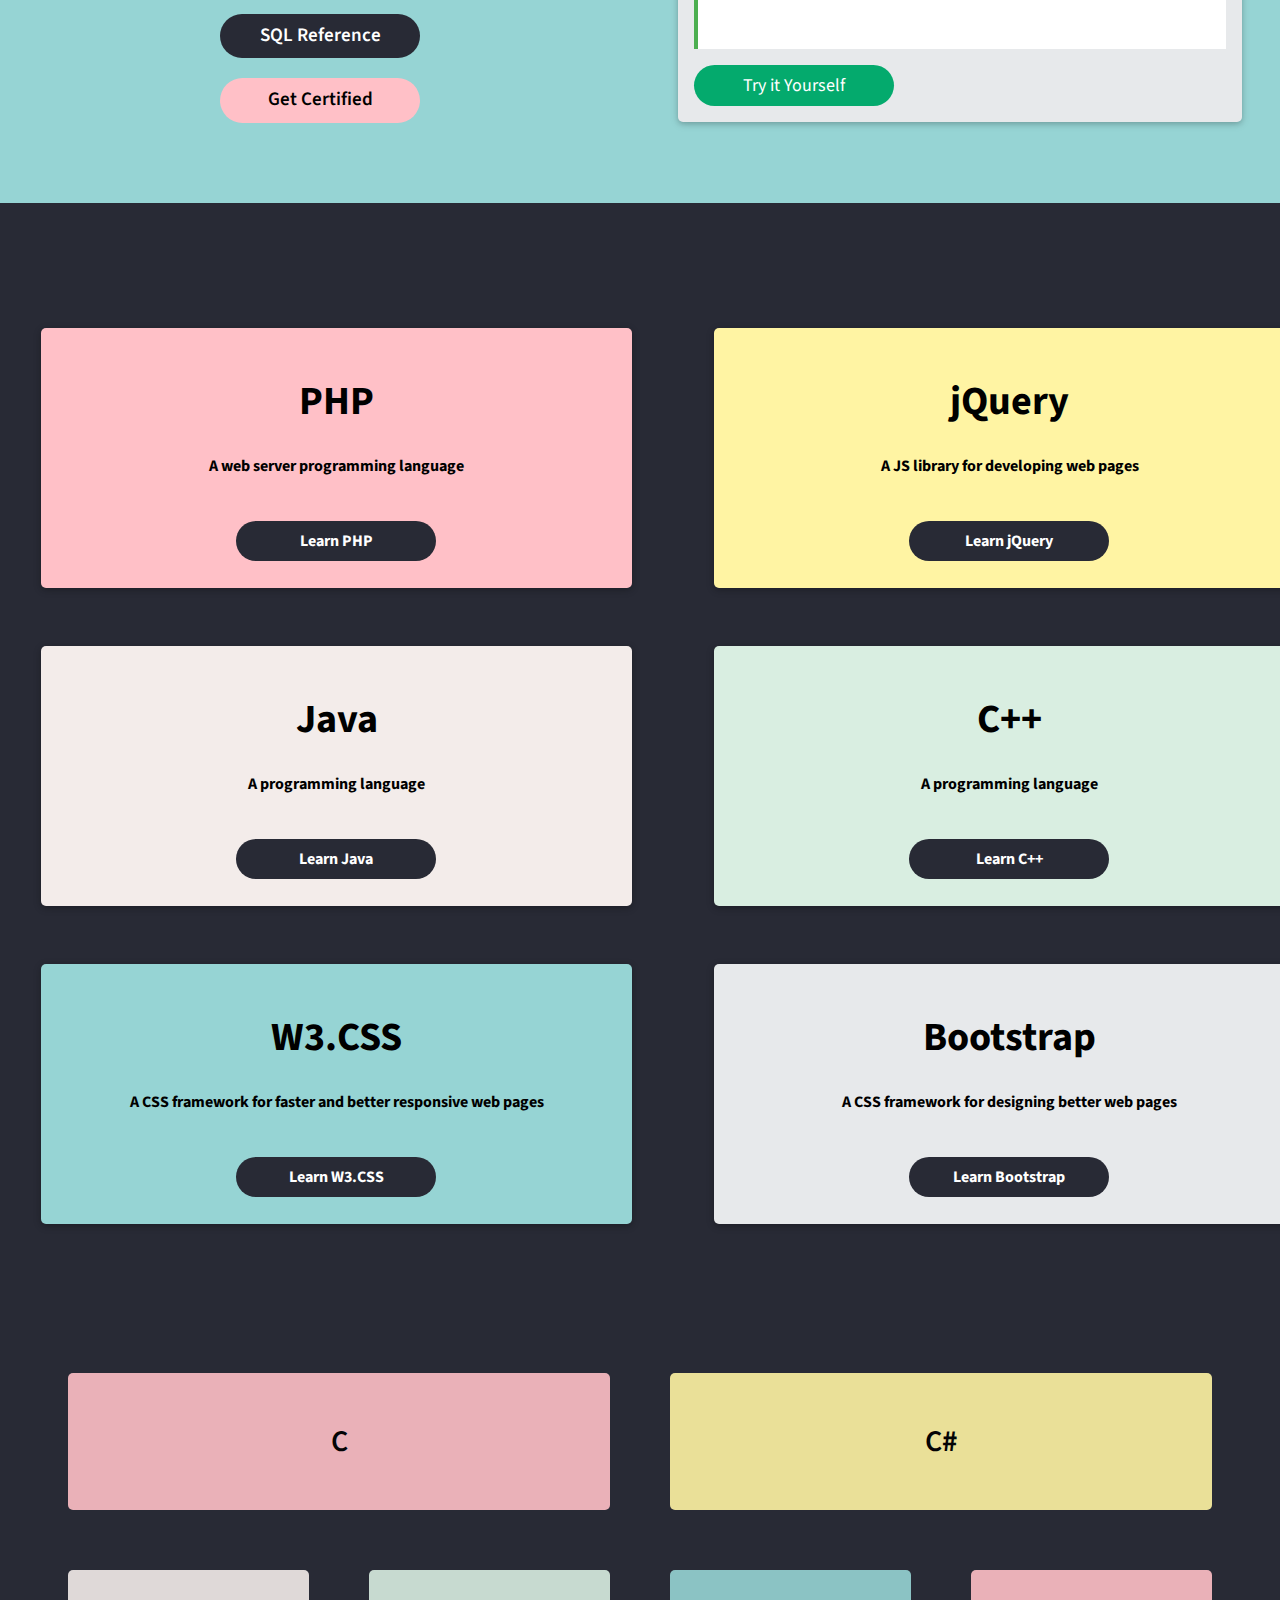
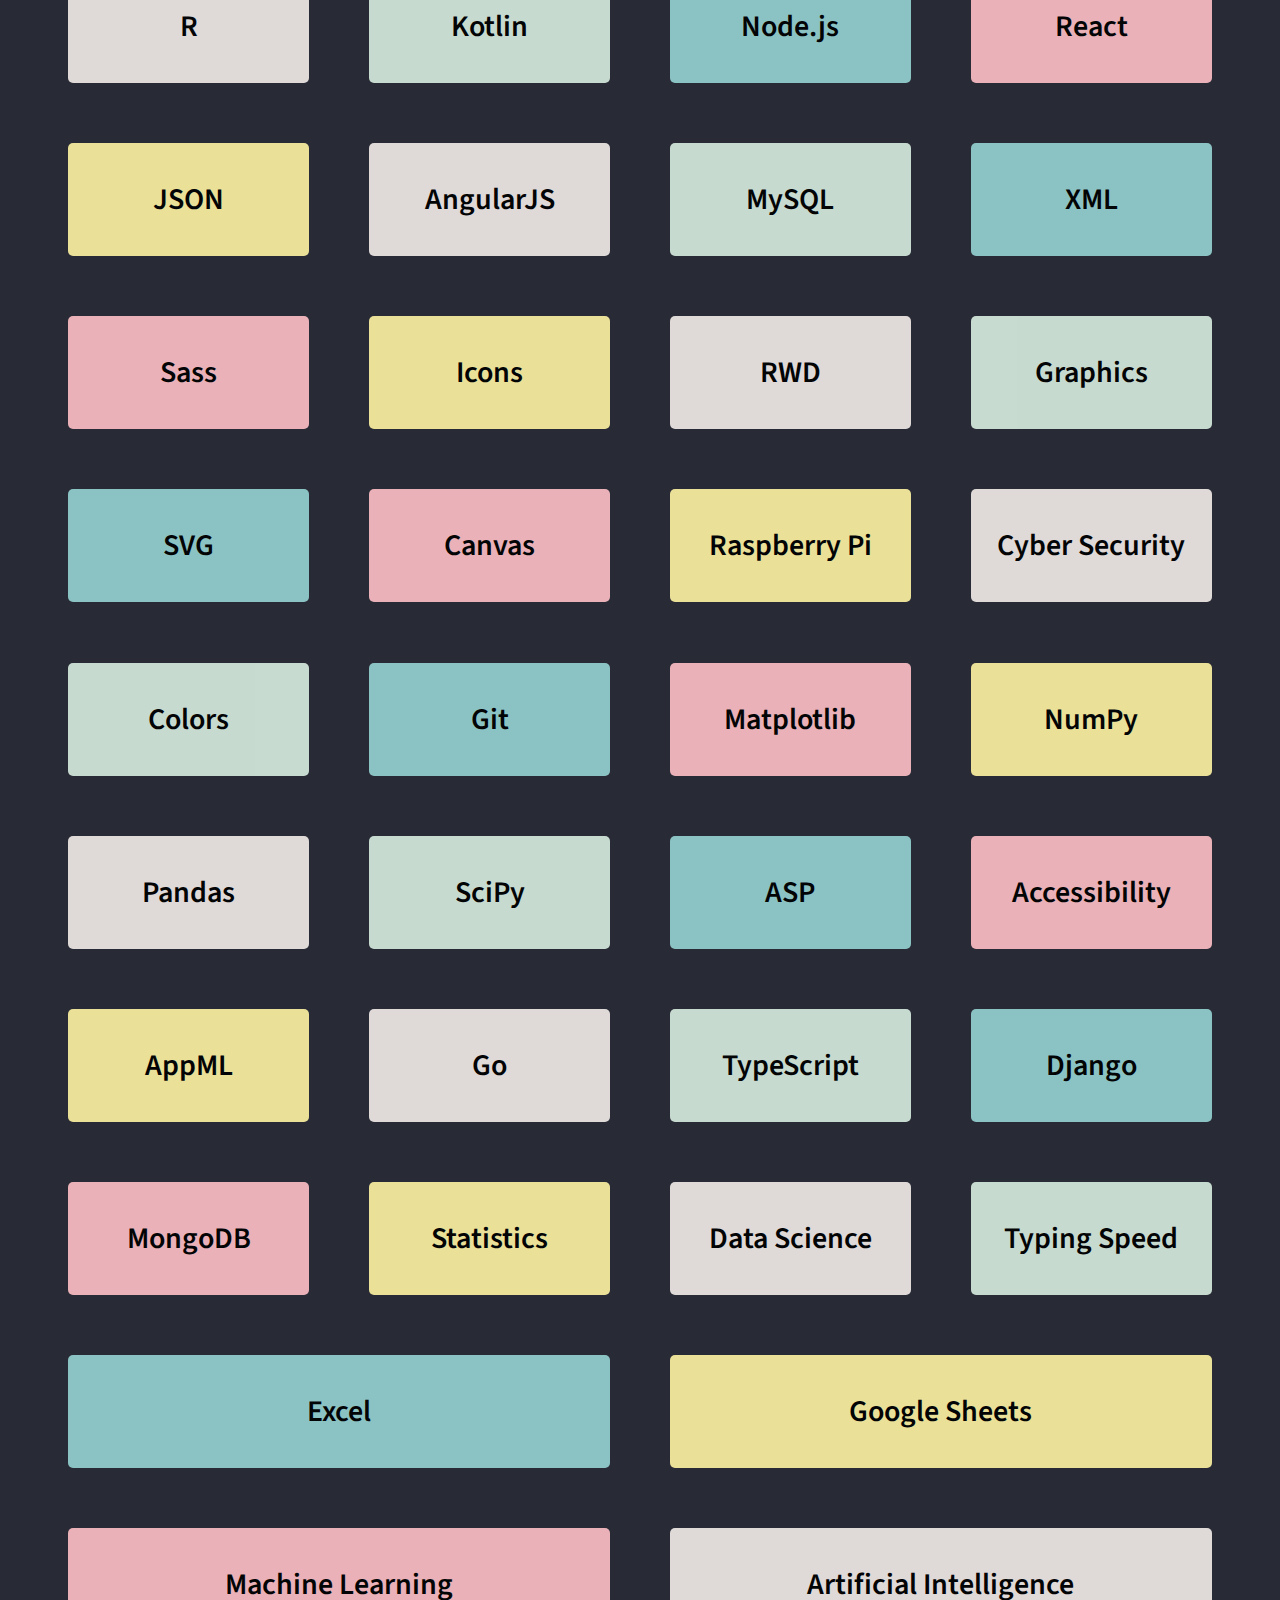
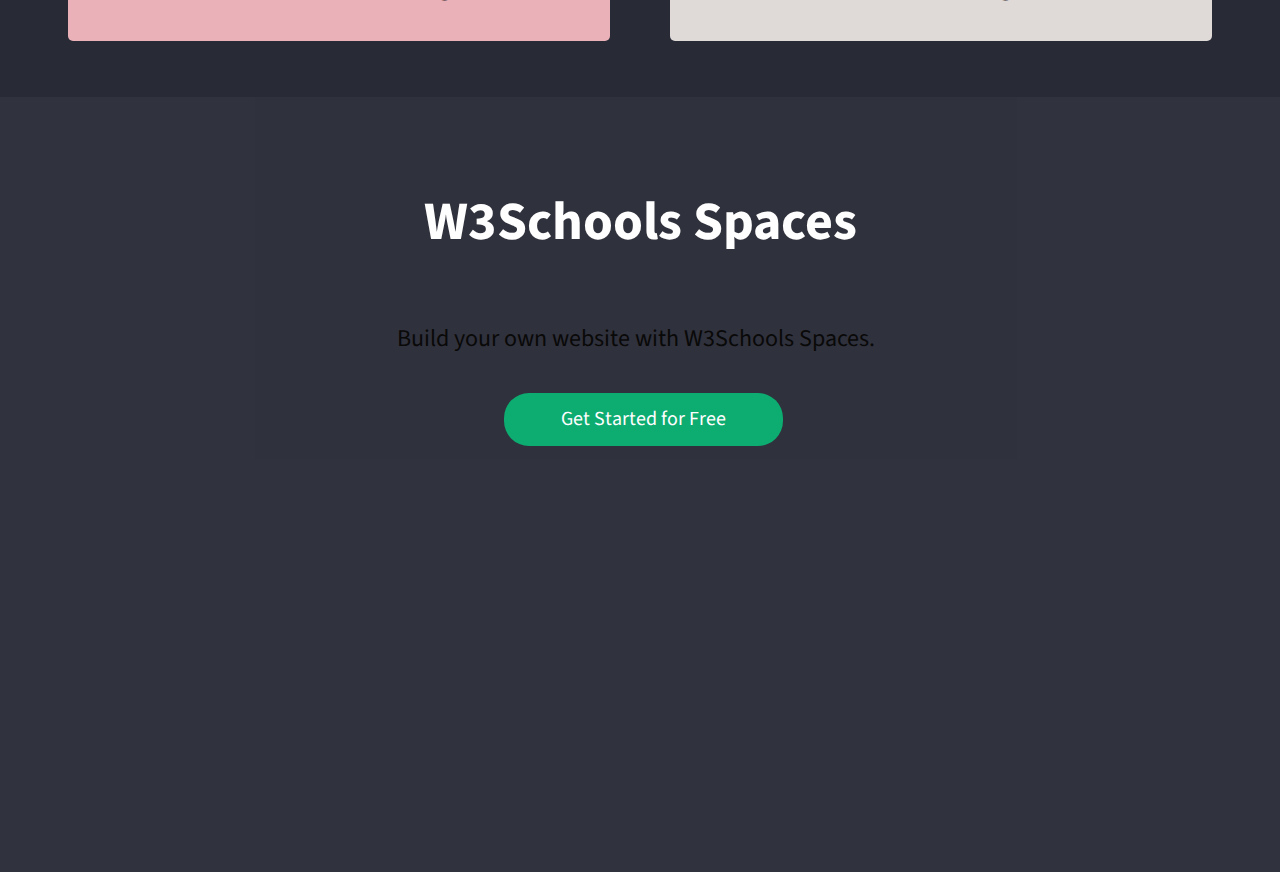
==== commit 0eb19494: "Merge branch 'main' of https://github.com/lapc002/w3-school into html-title3" ====
--- a/index.html
+++ b/index.html
@@ -81,7 +81,7 @@
           <a href="/html/default.asp" class="block3-button_1">Learn HTML</a>
           <a href="https://www.w3schools.com/videos/index.php" class="block3-button_2">video tutorial</a>
           <a href="/tags/default.asp" class="block3-button_3">HTML Reference</a>
-          <a href="https://shop.w3schools.com/collections/certifications/products/html-certificate" class="button_4">Get Certified</a>
+          <a href="https://shop.w3schools.com/collections/certifications/products/html-certificate" class="block3-button_4">Get Certified</a>
         </div>
       </div>
       <div class="box2">
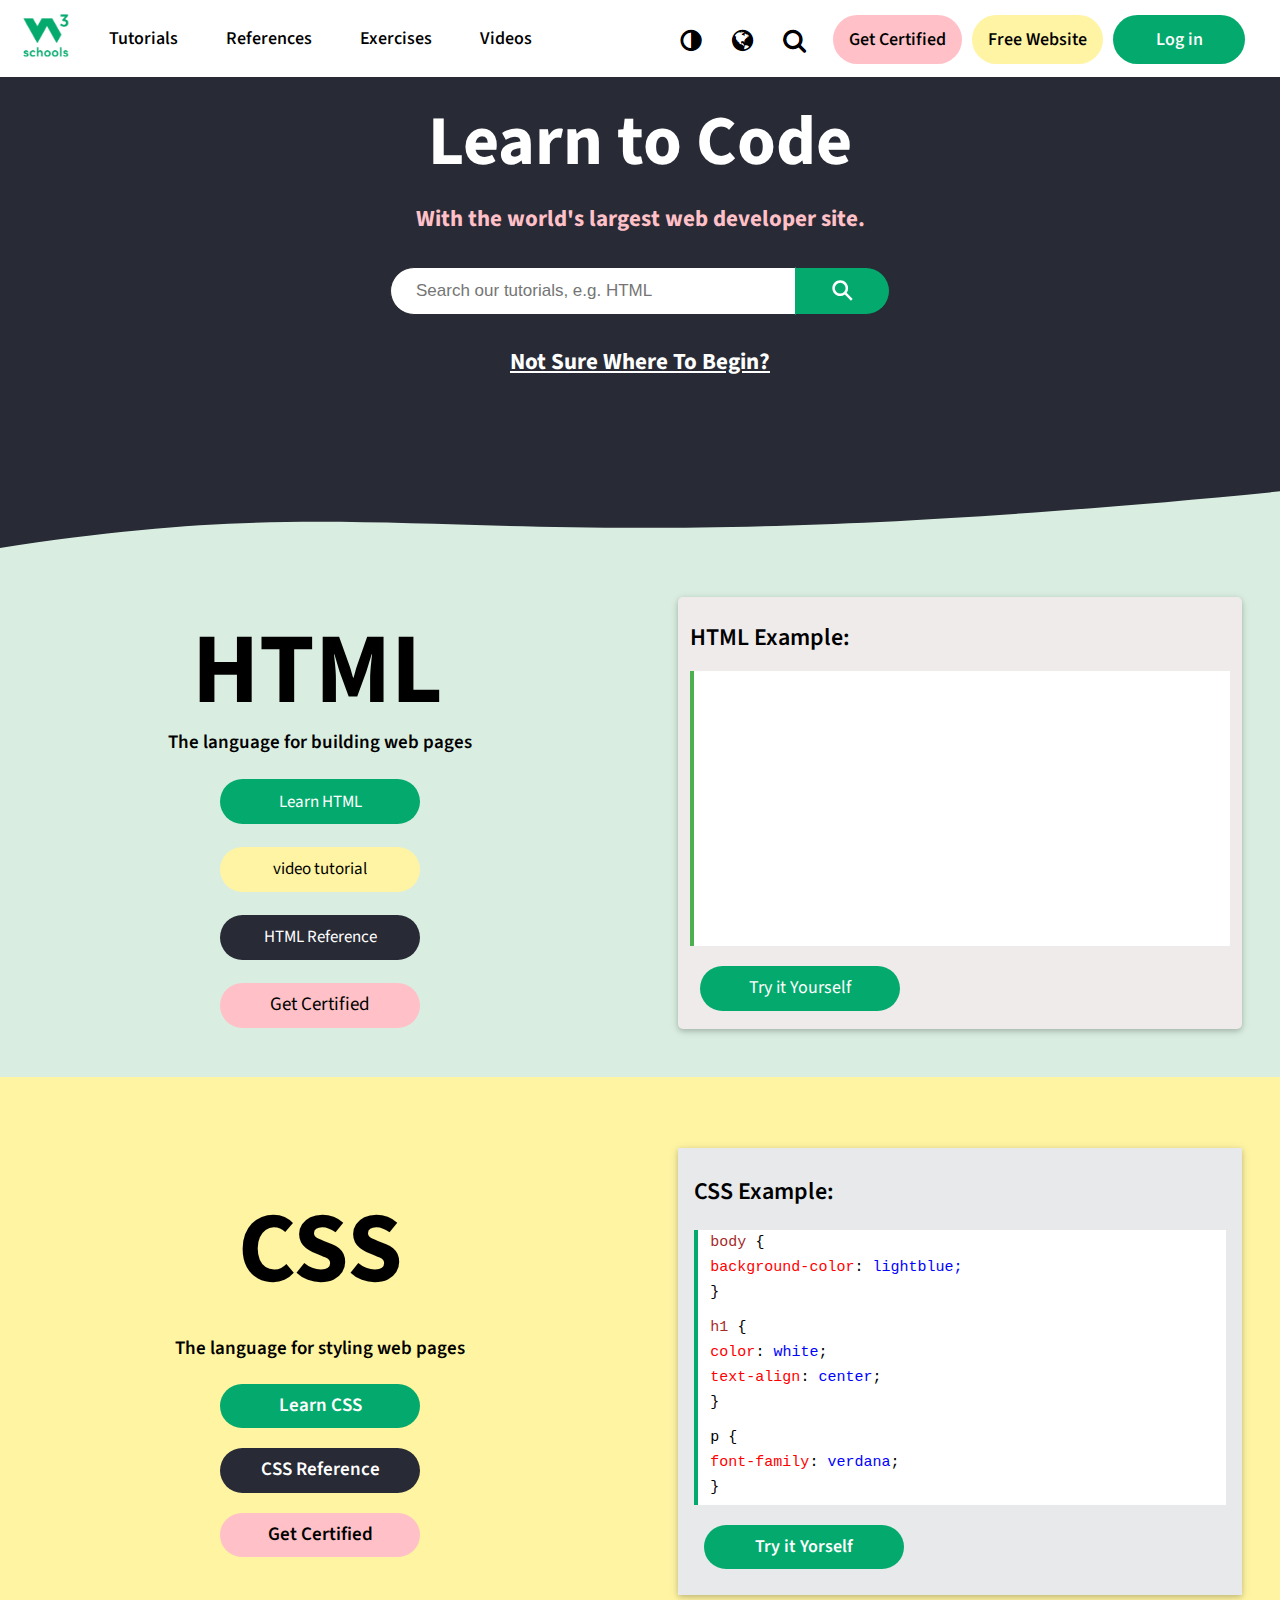
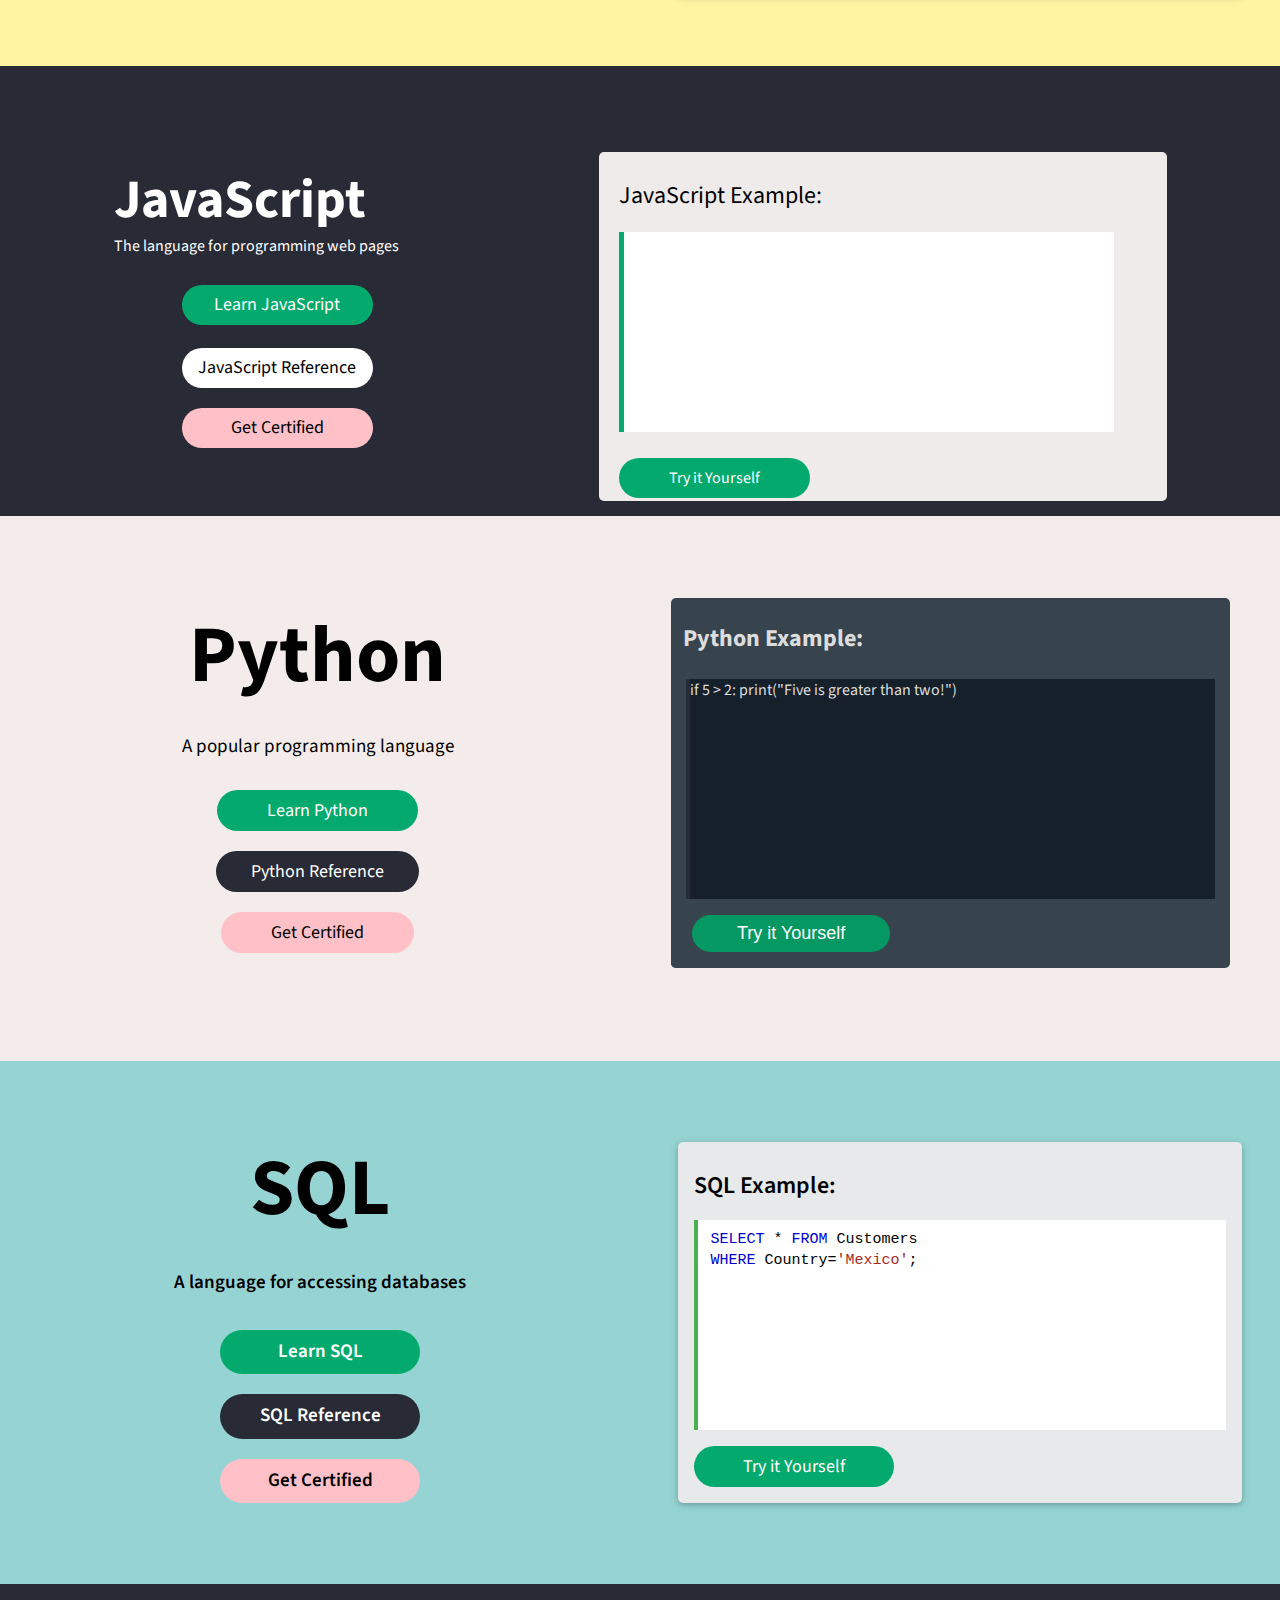
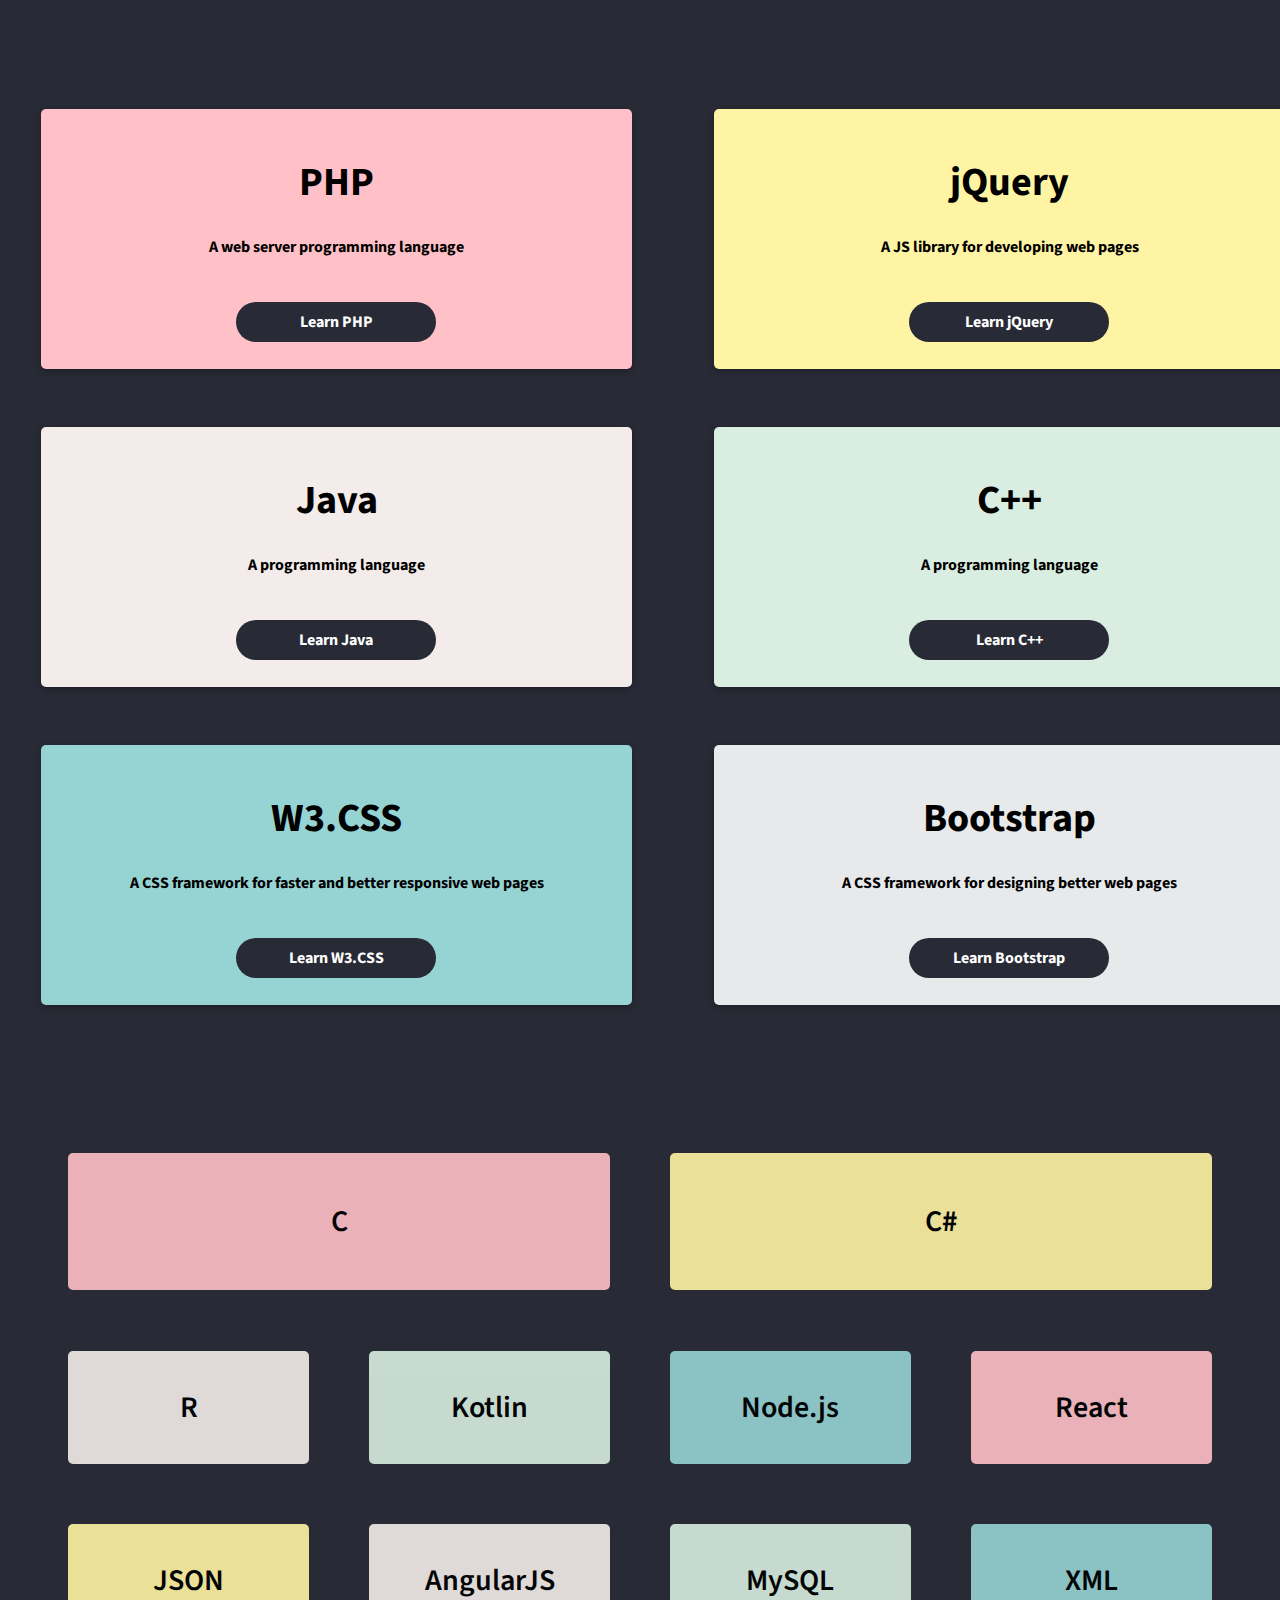
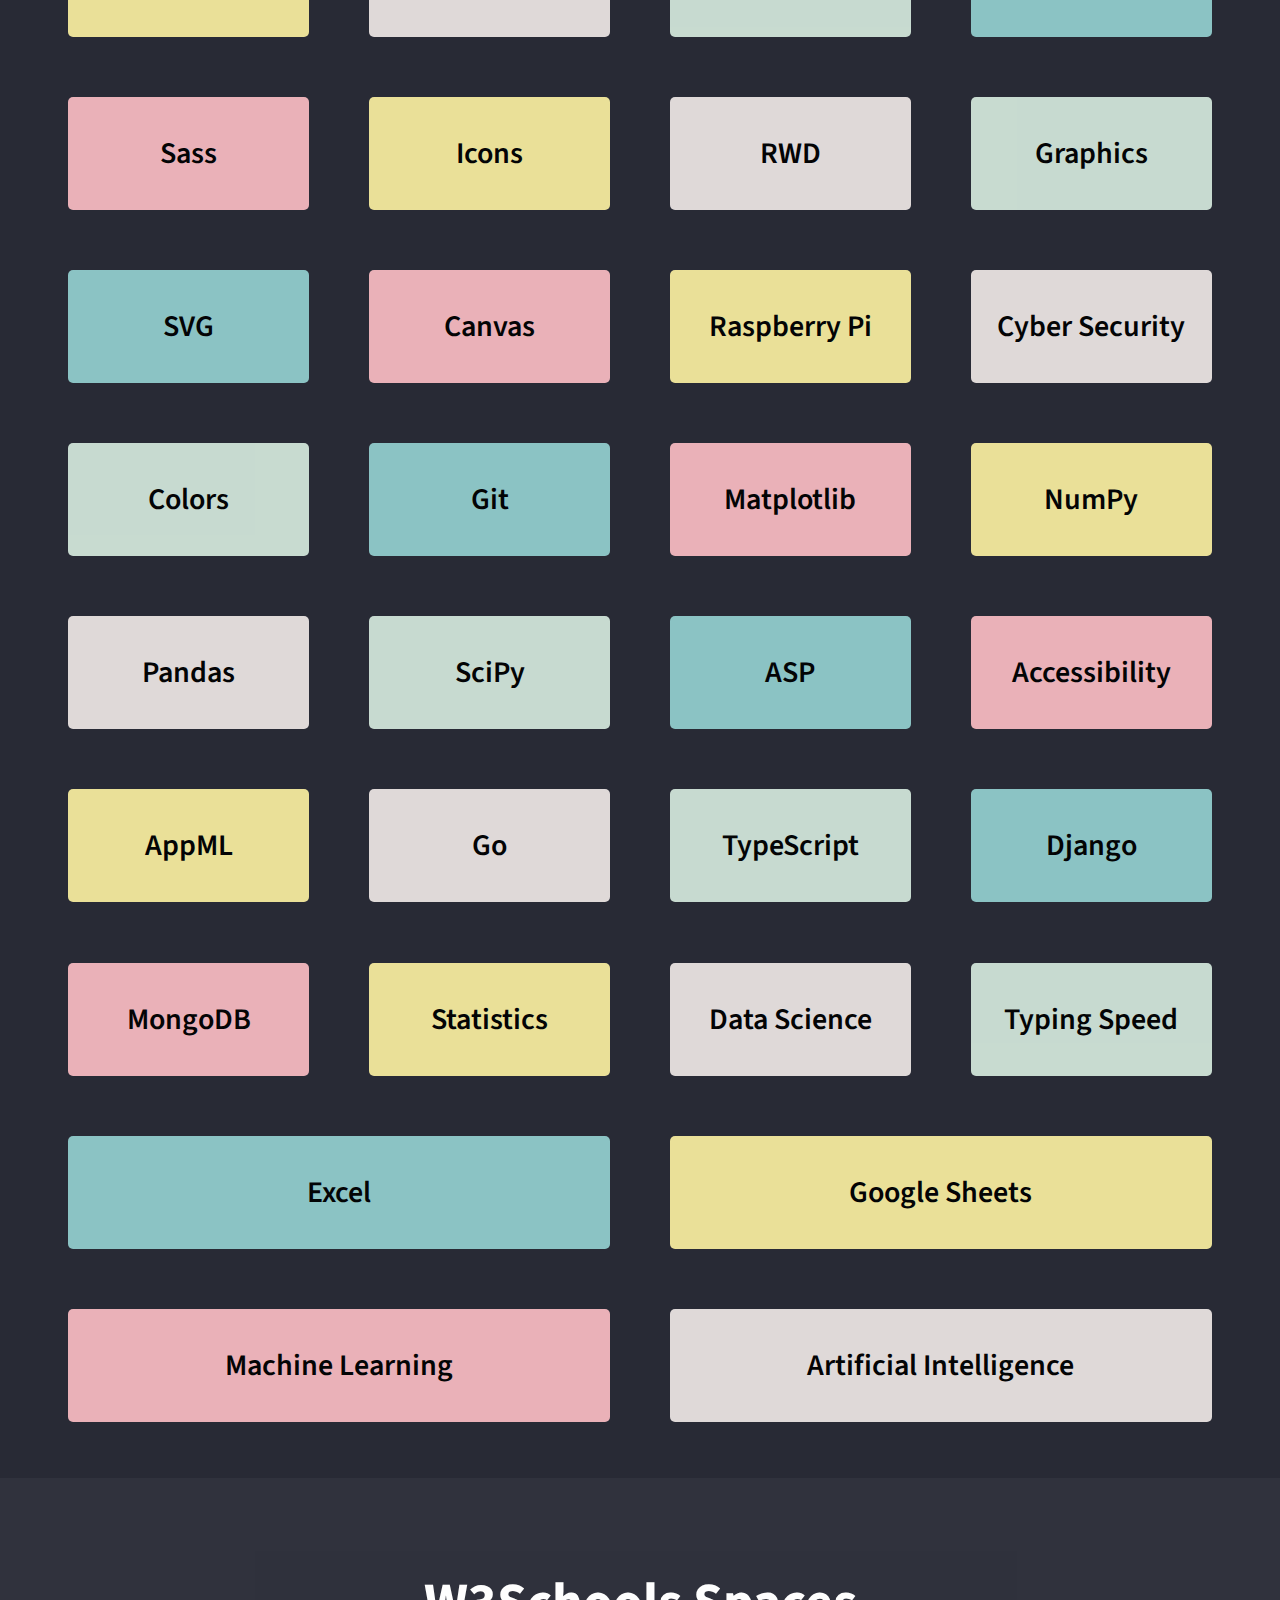
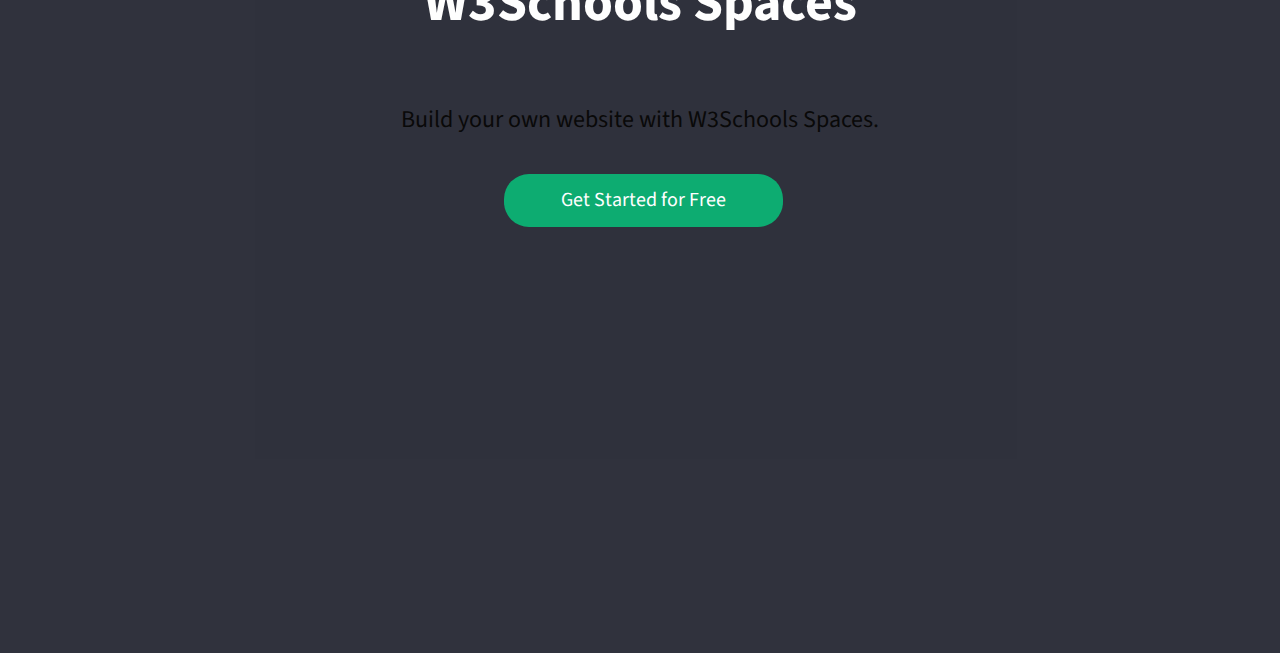
==== commit 81f7e300: "corrected block number 3" ====
--- a/index.html
+++ b/index.html
@@ -73,8 +73,8 @@
   </svg>
   <!--block 3-->
   <div class="block3-conteiner">
-    <div class="contant">
-      <div class="box1">
+    <div class="block3-contant">
+      <div class="box1-block3">
         <h2 class="html-title">HTML</h2>
         <p class="html-text">The language for building web pages</p>
         <div class="button_box">
@@ -84,12 +84,14 @@
           <a href="https://shop.w3schools.com/collections/certifications/products/html-certificate" class="block3-button_4">Get Certified</a>
         </div>
       </div>
-      <div class="box2">
-        <div class="board">
-          <h3>HTML Example:</h3>
-          <div class="window"></div>
+      <div class="box2-block3">
+        <div class="board3">
+          <h2 class="html-example3">HTML Example:</h2>
+          <div class="window3"></div>
           <br>
-          <a href="/html/tryit.asp?filename=tryhtml_default_default" class="button_board">Try it Yourself</a>
+        <div class="wrapper-buttom_board3"> 
+          <a href="/html/tryit.asp?filename=tryhtml_default_default" class="button_board3">Try it Yourself</a>
+        </div>   
         </div>
       </div>
       <div>
--- a/block2/block-2.css
+++ b/block2/block-2.css
@@ -1,3 +1,11 @@
+body {
+  font-family: "Source Sans Pro", sans-serif;
+  display: flex;
+  flex-direction: column;
+  margin: auto;
+  min-height: 100%;
+}
+
 .ws-black {
   background-color: #282a35;
   color: white;
@@ -11,7 +19,7 @@
 .w3-center {
   background-color: #282a35;
   text-align: center;
-  padding-top: 160px;
+  padding-top: 90px;
   padding-bottom: 90px;
 }
 
@@ -35,10 +43,10 @@
 
 .learntocodeh3 {
   color: #ffc0c7;
+  margin-top: 30px;
+  margin-bottom: 10px;
   font-weight: 700;
   font-size: 23px;
-  margin-top: 42px;
-  margin-bottom: 15px;
 }
 
 form.example {
@@ -56,24 +64,22 @@
 form.example input[type="text"] {
   padding: 10px;
   font-size: 17px;
-  font-weight: 600;
   border: 1px solid #282a35;
   border-radius: 25px;
   float: left;
-  width: 85%;
+  width: 80%;
   padding-left: 25px;
   background: white;
   border-top-right-radius: 0;
   border-bottom-right-radius: 0;
   border-right: 1px solid #04aa6d;
   outline: 0;
-  font-family: "Source Sans Pro", sans-serif;
 }
 
 form.example button {
   border-radius: 25px;
   float: left;
-  width: 23%;
+  width: 20%;
   padding: 10px;
   background: #04aa6d;
   color: white;
@@ -124,7 +130,7 @@
   color: white;
   font-size: 23px;
   font-weight: 700;
-  margin-top: 32px;
+  margin-top: 30px;
   margin-bottom: 10px;
   text-decoration: underline;
 }
--- a/block3.css
+++ b/block3.css
@@ -1,5 +1,5 @@
-h2.html-title {
-  font-family: "Segoe UI", Arial, sans-serif;
+.html-title {
+  font-family:  "Source Sans Pro", sans-serif;
   font-size: 100px;
   font-weight: 700;
   margin: 10px 6px -27px 0px;
@@ -11,19 +11,26 @@
 }
 
 .html-text {
+  font-family: "Source Sans Pro", sans-serif;
   font-size: 19px;
+  text-align: center;
+  line-height: 28.5px;
+  font-weight: 600;
+  margin: 10px 0;
 }
 
 .block3-container {
-  width: 1400px;
   background-color: #d9eee1;
   color: rgb(0, 0, 0);
-  padding-top: 32px;
-  padding-bottom: 32px;
+  box-sizing: border-box;
+  display: flex;
+  justify-content: space-around;
+  flex-direction: row;
+  width: 100%;
+  padding: 32px 0;
 }
 
-.contant {
-  width: 1400px;
+.block3-contant {
   display: flex;
   align-items: center;
   justify-content: space-around;
@@ -31,13 +38,11 @@
   color: rgb(0, 0, 0);
 }
 
-.box1 {
+.box1-block3 {
   position: static;
-  padding-left: 22px;
-  padding-top: 0px;
-  padding-top: 2px;
-  padding-bottom: 0px;
-  width: 49.99999%;
+  padding: 3%;
+ 
+  width: 50%;
   font-size: 15px;
 }
 .button_box {
@@ -94,7 +99,7 @@
   line-height: 1.5;
   text-decoration: none;
 }
-.button_4 {
+.block3-button_4 {
   background-color: #ffc0c7;
   color: black;
   font-size: 19px;
@@ -110,54 +115,68 @@
   line-height: 1.5;
   text-decoration: none;
 }
-.box2 {
+.box2-block3{
   padding: 3%;
-  width: 49.99999%;
+  width: 50%;
   position: relative;
-  margin-top: 5px;
-  margin-left: 20px;
 }
-.board {
-  height: 451px;
-  width: 575px;
+.board3 {
+   font-family: 'Consolas', monospace;
+  font-size: 15px;
+  line-height: 10px;
+  text-align: left;
+  padding-left: 15px;
+  padding: 8px 12px;
+  border-radius: 5px;
   background-color: rgb(240, 235, 235);
-  border-radius: 5px;
-  align-items: center;
-  justify-content: center;
-  padding-left: 11px;
-  padding-bottom: 6px;
   box-shadow: 0 2px 5px 0 rgb(0 0 0 / 16%), 0 2px 10px 0 rgb(0 0 0 / 12%);
 }
-.window {
-  height: 316px;
-  width: 551px;
+.window3 {
+  height: 275px;
   background-color: white;
   border-left: 4px solid #4caf50;
 }
-h3 {
-  padding-top: 30px;
-  margin: 23px 9px 16px 1px;
+.html-example3 {
   font-family: "Source Sans Pro", sans-serif;
+  font-size: 24px;
+  font-weight: 600;
+  line-height: 36px;
+  background-color: rgb(240, 235, 235);
+  margin: 15px 0px;
 }
-.button_board {
+.wrapper-buttom_board3{
+  background-color: rgb(240, 235, 235);
+  margin: 10px;
+
+
+}
+.button_board3 {
   background-color: #04aa6d;
-  color: white;
-  border-radius: 25px;
+  color: #ffffff;
   font-size: 18px;
+  font-family: "Source Sans Pro", sans-serif;
+  text-align: center;
+  display: flex;
+  justify-content: center;
+  align-items: center;
   width: 200px;
   height: 45px;
-  padding: 11px 40px;
-  text-align: center;
+  border-radius: 25px;
   text-decoration: none;
 }
 @media (max-width: 992px) {
-  .contant {
-    display: flex;
-    justify-content: flex-start;
+  .block3-contant {
+    flex-direction: column;
   }
 }
 @media (max-width: 992px) {
-  .box2 {
-    display: none;
+  .box2-block3 {
+    width: 100%;
   }
 }
+@media (max-width: 992px) {
+  .box1-block3 {
+    width: 100%;
+  }
+}
+
--- a/block4/website.css
+++ b/block4/website.css
@@ -139,7 +139,7 @@
 .bl2-gen {
   background-color: #E7E9EB;
   padding: 16px;
-
+  box-shadow: 0 2px 5px 0 rgb(0 0 0 / 16%), 0 2px 10px 0 rgb(0 0 0 / 12%);
 }
 
 .bl2-text {
@@ -148,17 +148,43 @@
   font-weight: 600;
   line-height: 36px;
   background-color: #E7E9EB;
-}
-
-.bl2-img img {
-  max-height: 275px;
+  margin: 10px 0px;
+}
+
+.bl2-2parts {
+  display: flex;
+}
+
+.green-line {
+  height: 275px;
+  width: 4px;
+  background-color: rgb(4, 170, 109);
+  margin: 10px 0px;
 }
 
 .bl2-img {
   background-color: white;
   width: 100%;
   margin: 10px 0px;
-  max-height: 275px;
+  height: 275px;
+  font-family: 'Consolas', monospace;
+  font-size: 15px;
+  line-height: 10px;
+  text-align: left;
+  padding-left: 15px;
+  padding: 8px 12px;
+}
+
+.bordo {
+  color: brown;
+}
+
+.red {
+  color: red;
+}
+
+.blue {
+  color: blue;
 }
 
 .bl2-but-bg {
@@ -189,7 +215,7 @@
     width: 100%;
   }
 
-  .bl2-img img {
+  .bl2-2parts {
     width: auto;
   }
 }--- a/block8/block8.css
+++ b/block8/block8.css
@@ -1,8 +1,8 @@
 .conteiner1 {
   background-color: #282a35;
   color: white;
-  padding-top: 64px !important;
-  padding-bottom: 64px !important;
+  padding-top: 64px;
+  padding-bottom: 64px;
   display: flex;
   justify-content: normal;
   flex-wrap: wrap;
